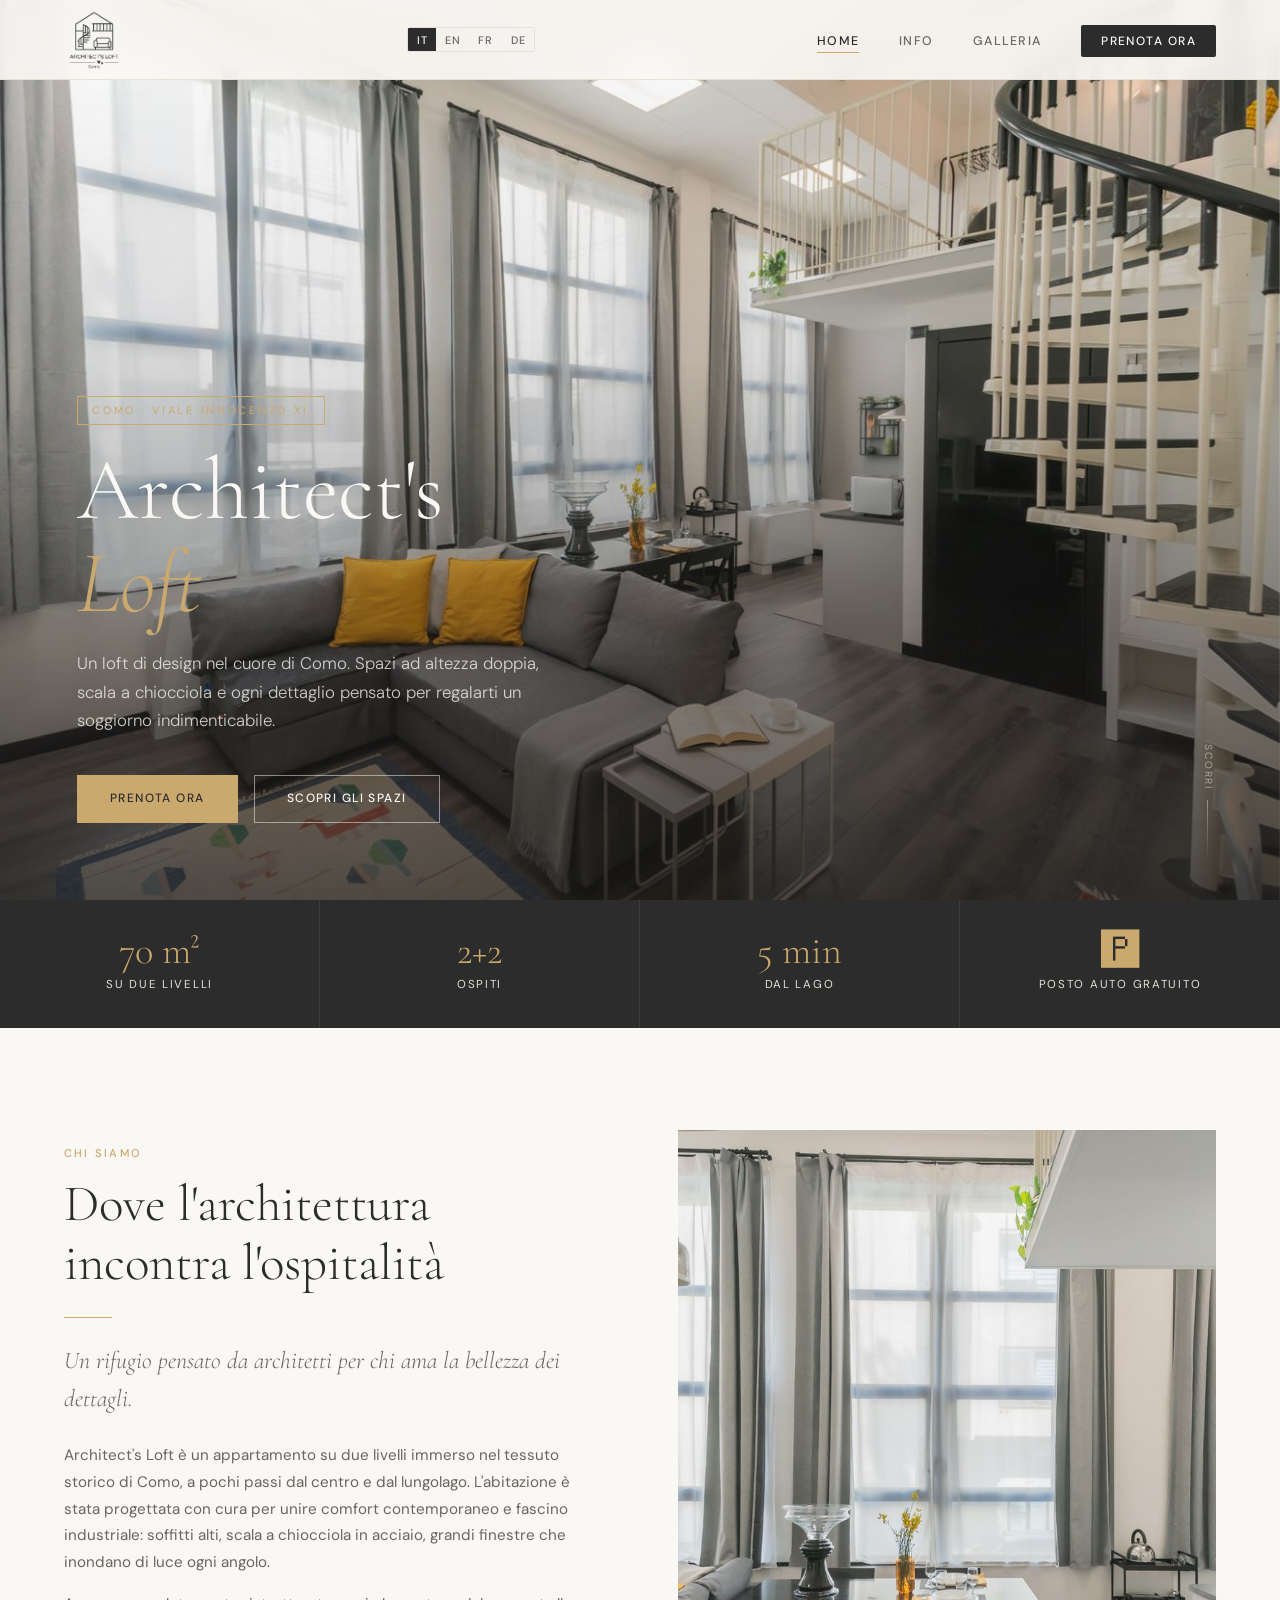
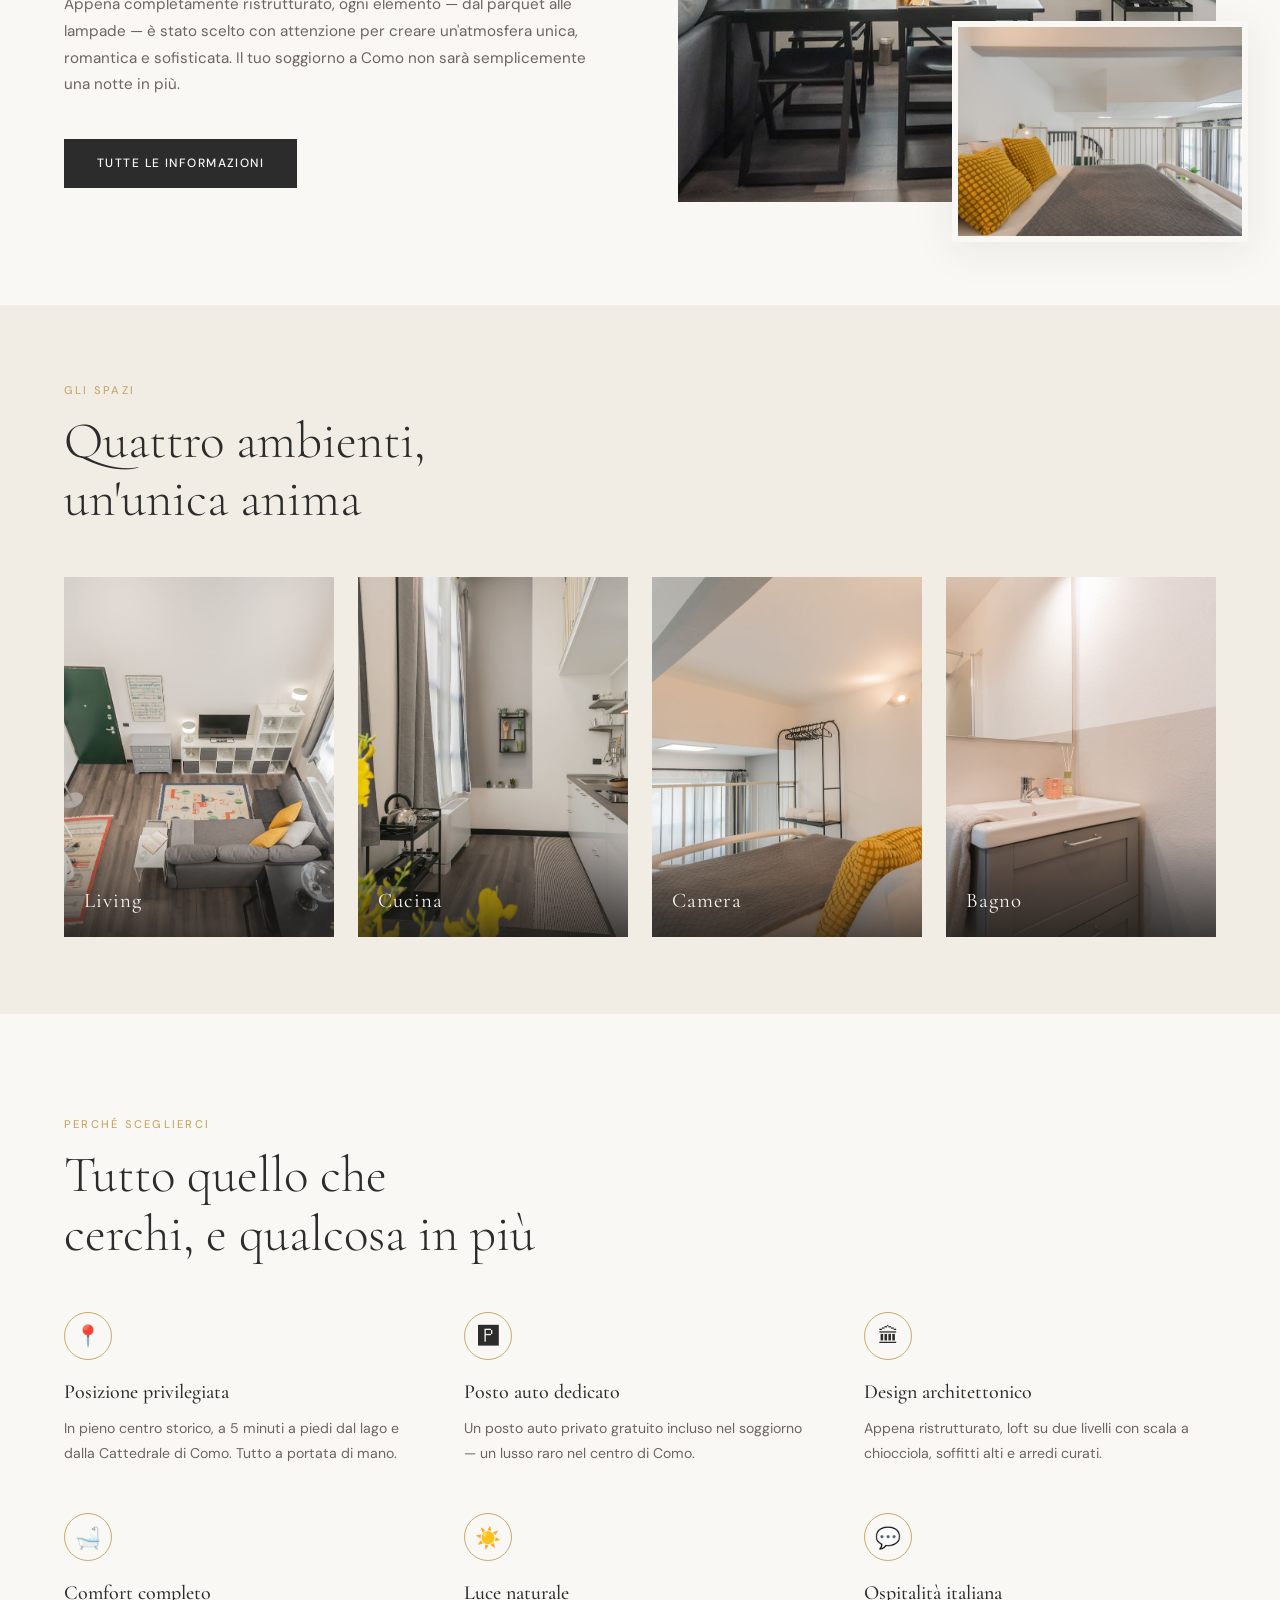
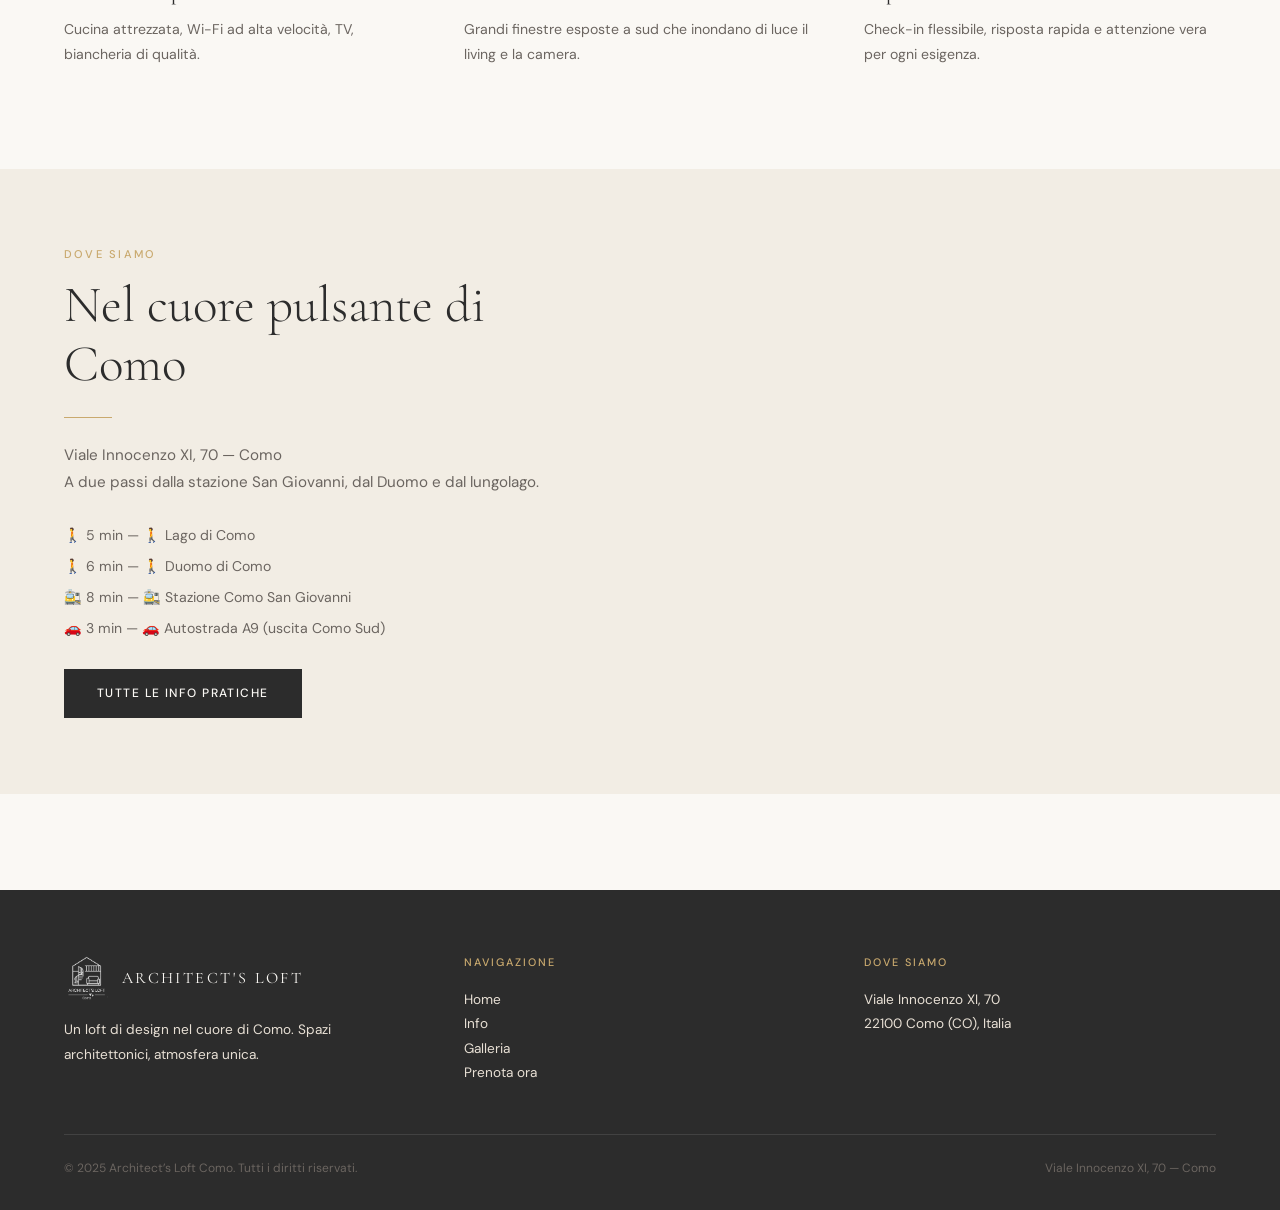
==== index.html @ b4408286 "Add files via upload" ====
<!DOCTYPE html>
<html lang="it">
<head>
  <meta charset="UTF-8">
  <meta name="viewport" content="width=device-width, initial-scale=1.0">
  <!-- Favicon -->
  <link rel="icon" href="data:image/svg+xml,<svg xmlns='http://www.w3.org/2000/svg' viewBox='0 0 100 100'><text y='.9em' font-size='90'>🏠</text></svg>">
  <!-- Social / OG -->
  <!-- NOTE: replace YOUR_DOMAIN with your actual domain, e.g. https://architectsloftcomo.com -->
  <meta property="og:type" content="website">
  <meta property="og:site_name" content="Architect's Loft Como">
  <meta property="og:title" content="Architect's Loft Como">
  <meta property="og:description" content="Un loft di design nel cuore di Como. Spazi ad altezza doppia, scala a chiocciola e ogni dettaglio pensato per regalarti un soggiorno indimenticabile.">
  <meta property="og:image" content="YOUR_DOMAIN/images/living/living_1.jpg">
  <meta property="og:image:width" content="1400">
  <meta property="og:image:height" content="1050">
  <meta property="og:url" content="YOUR_DOMAIN/index.html">
  <!-- Twitter Card -->
  <meta name="twitter:card" content="summary_large_image">
  <meta name="twitter:title" content="Architect's Loft Como">
  <meta name="twitter:description" content="Un loft di design nel cuore di Como. Spazi ad altezza doppia, scala a chiocciola e ogni dettaglio pensato per regalarti un soggiorno indimenticabile.">
  <meta name="twitter:image" content="YOUR_DOMAIN/images/living/living_1.jpg">
  <title>Architect's Loft Como — Design B&B nel cuore di Como</title>
  <meta name="description" content="Un loft di design nel cuore di Como. Spazi ad altezza doppia, scala a chiocciola e ogni dettaglio pensato per regalarti un soggiorno indimenticabile.">  <link rel="stylesheet" href="style.css">
  <style>
    .hero { position:relative;min-height:100svh;display:flex;align-items:flex-end;overflow:hidden; }
    .hero-bg { position:absolute;inset:0;background-image:url('images/living/living_4.jpg');background-size:cover;background-position:center 30%;transform:scale(1.06);animation:heroZoom 14s ease-out forwards; }
    @keyframes heroZoom { to { transform:scale(1); } }
    .hero-overlay { position:absolute;inset:0;background:linear-gradient(to top,rgba(28,26,24,.72) 0%,rgba(28,26,24,.1) 60%,transparent 100%); }
    .hero-content { position:relative;z-index:2;padding:clamp(2rem,6vw,5rem) clamp(1.5rem,6vw,5rem);max-width:700px;animation:heroFade 1.4s ease both; }
    @keyframes heroFade { from{opacity:0;transform:translateY(30px)} to{opacity:1;transform:translateY(0)} }
    .hero-tag { display:inline-block;font-size:.68rem;letter-spacing:.25em;text-transform:uppercase;color:var(--gold);margin-bottom:1.2rem;border:1px solid var(--gold);padding:.3rem .9rem; }
    .hero-title { font-family:'Cormorant Garamond',serif;font-size:clamp(3rem,7vw,5.5rem);font-weight:300;line-height:1.05;color:var(--cream);margin-bottom:1.25rem; }
    .hero-title em { font-style:italic;color:var(--gold); }
    .hero-sub { font-size:clamp(.9rem,1.5vw,1.05rem);font-weight:300;color:rgba(250,248,244,.78);margin-bottom:2.5rem;max-width:480px;line-height:1.7; }
    .hero-ctas { display:flex;gap:1rem;flex-wrap:wrap; }
    .hero-scroll { position:absolute;bottom:2.5rem;right:clamp(1.5rem,5vw,4rem);z-index:2;display:flex;align-items:center;gap:.6rem;font-size:.65rem;letter-spacing:.18em;text-transform:uppercase;color:rgba(250,248,244,.5);writing-mode:vertical-rl;animation:fadeDelay 2s ease both; }
    @keyframes fadeDelay { 0%,60%{opacity:0}100%{opacity:1} }
    .hero-scroll::after { content:'';display:block;width:1px;height:60px;background:linear-gradient(to bottom,rgba(250,248,244,.4),transparent);animation:scrollLine 2.5s ease-in-out infinite; }
    @keyframes scrollLine { 0%,100%{transform:scaleY(1);opacity:.5}50%{transform:scaleY(.5);opacity:.2} }
    .strip { background:var(--charcoal);color:var(--cream);display:flex;justify-content:center;flex-wrap:wrap;gap:0;overflow:hidden; }
    .strip-item { flex:1 1 200px;text-align:center;padding:2rem 1.5rem;border-right:1px solid rgba(255,255,255,.08);transition:background .3s; }
    .strip-item:last-child { border-right:none; }
    .strip-item:hover { background:rgba(201,169,110,.12); }
    .strip-num { font-family:'Cormorant Garamond',serif;font-size:2.4rem;font-weight:300;color:var(--gold);display:block;line-height:1; }
    .strip-label { font-size:.72rem;letter-spacing:.15em;text-transform:uppercase;color:var(--stone);margin-top:.4rem; }
    .intro { padding:clamp(4rem,8vw,7rem) clamp(1.5rem,5vw,4rem); }
    .intro-inner { max-width:1200px;margin:auto;display:grid;grid-template-columns:1fr 1fr;gap:clamp(3rem,6vw,6rem);align-items:center; }
    .intro-text .lead { font-family:'Cormorant Garamond',serif;font-style:italic;font-size:clamp(1.2rem,2vw,1.5rem);font-weight:300;color:var(--mid);margin-bottom:1.5rem;line-height:1.6; }
    .intro-text p { font-size:.95rem;color:var(--mid);margin-bottom:1rem;line-height:1.75; }
    .intro-img-wrap { position:relative; }
    .intro-img-main { width:100%;aspect-ratio:4/5;object-fit:cover; }
    .intro-img-float { position:absolute;bottom:-2.5rem;right:-2rem;width:55%;aspect-ratio:4/3;object-fit:cover;border:6px solid var(--cream);box-shadow:0 8px 40px var(--shadow); }
    .spaces { padding:clamp(3rem,6vw,6rem) clamp(1.5rem,5vw,4rem);background:var(--warm); }
    .spaces-header { max-width:1200px;margin:0 auto 3rem; }
    .spaces-grid { max-width:1200px;margin:auto;display:grid;grid-template-columns:repeat(4,1fr);gap:1.5rem; }
    .space-card { position:relative;overflow:hidden;cursor:pointer; }
    .space-card img { width:100%;aspect-ratio:3/4;object-fit:cover;transition:transform .8s ease; }
    .space-card:hover img { transform:scale(1.06); }
    .space-card-label { position:absolute;bottom:0;left:0;right:0;background:linear-gradient(to top,rgba(28,26,24,.75),transparent);padding:3rem 1.25rem 1.25rem;font-family:'Cormorant Garamond',serif;font-size:1.3rem;font-weight:400;color:var(--cream);letter-spacing:.05em; }
    .why { padding:clamp(4rem,8vw,7rem) clamp(1.5rem,5vw,4rem); }
    .why-inner { max-width:1200px;margin:auto; }
    .why-grid { display:grid;grid-template-columns:repeat(3,1fr);gap:3rem;margin-top:3rem; }
    .why-icon { width:48px;height:48px;margin-bottom:1rem;border:1px solid var(--gold);border-radius:50%;display:flex;align-items:center;justify-content:center;font-size:1.3rem; }
    .why-item h3 { font-family:'Cormorant Garamond',serif;font-size:1.25rem;font-weight:500;margin-bottom:.5rem; }
    .why-item p { font-size:.88rem;color:var(--mid);line-height:1.75; }
    .location { padding:clamp(3rem,6vw,6rem) clamp(1.5rem,5vw,4rem);background:var(--warm); }
    .location-inner { max-width:1200px;margin:auto;display:grid;grid-template-columns:1fr 1fr;gap:4rem;align-items:center; }
    .location-map { width:100%;aspect-ratio:4/3;border:0;filter:grayscale(.3) contrast(1.05); }
    @media (max-width:900px) { .intro-inner{grid-template-columns:1fr} .intro-img-float{display:none} .spaces-grid{grid-template-columns:repeat(2,1fr)} .why-grid{grid-template-columns:1fr 1fr} .location-inner{grid-template-columns:1fr} }
    @media (max-width:540px) { .spaces-grid{grid-template-columns:1fr 1fr;gap:.75rem} .why-grid{grid-template-columns:1fr} }
  </style>
</head>
<body data-title-it="Architect's Loft Como — Design B&B nel cuore di Como" data-title-en="Architect's Loft Como — Design B&B in the heart of Como">

<nav class="nav" id="nav">
  <div class="nav-logo"><img src="images/logo.png" alt="Architect's Loft Como"></div>
  <div style="display:flex;align-items:center;gap:1.5rem;">
    <div class="lang-switcher">
      <button class="lang-btn" data-lang="it">IT</button>
      <button class="lang-btn" data-lang="en">EN</button>
      <button class="lang-btn" data-lang="fr">FR</button>
      <button class="lang-btn" data-lang="de">DE</button>
    </div>
    <button class="nav-toggle" id="navToggle" aria-label="Menu"><span></span><span></span><span></span></button>
  </div>
  <ul class="nav-links" id="navLinks">
    <li><a href="index.html" class="active" data-i18n="nav.home">Home</a></li>
    <li><a href="info.html" data-i18n="nav.info">Info</a></li>
    <li><a href="galleria.html" data-i18n="nav.gallery">Galleria</a></li>
    <li><a href="prenota.html" class="nav-cta" data-i18n="nav.book">Prenota ora</a></li>
  </ul>
</nav>

<section class="hero">
  <div class="hero-bg"></div>
  <div class="hero-overlay"></div>
  <div class="hero-content">
    <span class="hero-tag" data-i18n="home.hero.tag">Como · Viale Innocenzo XI</span>
    <h1 class="hero-title">Architect's<br><em>Loft</em></h1>
    <p class="hero-sub" data-i18n="home.hero.sub">Un loft di design nel cuore di Como. Spazi ad altezza doppia, scala a chiocciola e ogni dettaglio pensato per regalarti un soggiorno indimenticabile.</p>
    <div class="hero-ctas">
      <a href="prenota.html" class="btn btn-gold" data-i18n="home.hero.cta1">Prenota ora</a>
      <a href="galleria.html" class="btn" style="color:var(--cream);border-color:rgba(250,248,244,.5);" data-i18n="home.hero.cta2">Scopri gli spazi</a>
    </div>
  </div>
  <div class="hero-scroll">Scorri</div>
</section>

<div class="strip">
  <div class="strip-item fade-in"><span class="strip-num">70 m²</span><span class="strip-label" data-i18n="home.strip.1l">Su due livelli</span></div>
  <div class="strip-item fade-in"><span class="strip-num">2+2</span><span class="strip-label" data-i18n="home.strip.2l">Ospiti</span></div>
  <div class="strip-item fade-in"><span class="strip-num">5 min</span><span class="strip-label" data-i18n="home.strip.3l">Dal lago</span></div>
  <div class="strip-item fade-in"><span class="strip-num">🅿</span><span class="strip-label" data-i18n="home.strip.4l">Posto auto gratuito</span></div>
</div>

<section class="intro">
  <div class="intro-inner">
    <div class="intro-text fade-in">
      <span class="section-label" data-i18n="home.intro.label">Chi siamo</span>
      <h2 class="section-title" data-i18n="home.intro.title" data-i18n-html>Dove l'architettura<br>incontra l'ospitalità</h2>
      <div class="section-divider"></div>
      <p class="lead" data-i18n="home.intro.quote">"Un rifugio pensato da architetti per chi ama la bellezza dei dettagli."</p>
      <p data-i18n="home.intro.p1">Architect's Loft è un appartamento su due livelli immerso nel tessuto storico di Como, a pochi passi dal centro e dal lungolago.</p>
      <p data-i18n="home.intro.p2">Appena completamente ristrutturato, ogni elemento è stato scelto con attenzione per creare un'atmosfera unica, romantica e sofisticata.</p>
      <br>
      <a href="info.html" class="btn btn-dark" data-i18n="home.intro.btn">Tutte le informazioni</a>
    </div>
    <div class="intro-img-wrap fade-in">
      <img src="images/living/living_2.jpg" alt="Living" class="intro-img-main">
      <img src="images/camera/camera_1.jpg" alt="Camera" class="intro-img-float">
    </div>
  </div>
</section>

<section class="spaces">
  <div class="spaces-header fade-in">
    <span class="section-label" data-i18n="home.spaces.label">Gli spazi</span>
    <h2 class="section-title" data-i18n="home.spaces.title" data-i18n-html>Quattro ambienti,<br>un'unica anima</h2>
  </div>
  <div class="spaces-grid">
    <a href="galleria.html#living" class="space-card fade-in"><img src="images/living/living_7.jpg" alt="Living" loading="lazy"><span class="space-card-label" data-i18n="home.spaces.living">Living</span></a>
    <a href="galleria.html#cucina" class="space-card fade-in"><img src="images/cucina/cucina_1.jpg" alt="Cucina" loading="lazy"><span class="space-card-label" data-i18n="home.spaces.cucina">Cucina</span></a>
    <a href="galleria.html#camera" class="space-card fade-in"><img src="images/camera/camera_3.jpg" alt="Camera" loading="lazy"><span class="space-card-label" data-i18n="home.spaces.camera">Camera</span></a>
    <a href="galleria.html#bagno" class="space-card fade-in"><img src="images/bagno/bagno_3.jpg" alt="Bagno" loading="lazy"><span class="space-card-label" data-i18n="home.spaces.bagno">Bagno</span></a>
  </div>
</section>

<section class="why">
  <div class="why-inner">
    <div class="fade-in">
      <span class="section-label" data-i18n="home.why.label">Perché sceglierci</span>
      <h2 class="section-title" data-i18n="home.why.title" data-i18n-html>Tutto quello che<br>cerchi, e qualcosa in più</h2>
    </div>
    <div class="why-grid">
      <div class="why-item fade-in"><div class="why-icon">📍</div><h3 data-i18n="home.why.1t">Posizione privilegiata</h3><p data-i18n="home.why.1p">In pieno centro storico, a 5 minuti a piedi dal lago.</p></div>
      <div class="why-item fade-in"><div class="why-icon">🅿</div><h3 data-i18n="home.why.2t">Posto auto dedicato</h3><p data-i18n="home.why.2p">Un posto auto privato gratuito — un lusso raro nel centro di Como.</p></div>
      <div class="why-item fade-in"><div class="why-icon">🏛</div><h3 data-i18n="home.why.3t">Design architettonico</h3><p data-i18n="home.why.3p">Appena ristrutturato, loft su due livelli con scala a chiocciola e soffitti alti.</p></div>
      <div class="why-item fade-in"><div class="why-icon">🛁</div><h3 data-i18n="home.why.4t">Comfort completo</h3><p data-i18n="home.why.4p">Cucina attrezzata, Wi-Fi ad alta velocità, TV, biancheria di qualità.</p></div>
      <div class="why-item fade-in"><div class="why-icon">☀️</div><h3 data-i18n="home.why.5t">Luce naturale</h3><p data-i18n="home.why.5p">Grandi finestre esposte a sud che inondano di luce il living e la camera.</p></div>
      <div class="why-item fade-in"><div class="why-icon">💬</div><h3 data-i18n="home.why.6t">Ospitalità italiana</h3><p data-i18n="home.why.6p">Check-in flessibile, risposta rapida e attenzione vera per ogni esigenza.</p></div>
    </div>
  </div>
</section>

<section class="location">
  <div class="location-inner">
    <div class="fade-in">
      <span class="section-label" data-i18n="home.loc.label">Dove siamo</span>
      <h2 class="section-title" data-i18n="home.loc.title">Nel cuore pulsante di Como</h2>
      <div class="section-divider"></div>
      <p style="color:var(--mid);font-size:.95rem;line-height:1.75;margin-bottom:1.5rem;" data-i18n="home.loc.text" data-i18n-html>Viale Innocenzo XI, 70 — Como<br>A due passi dalla stazione.</p>
      <ul style="list-style:none;font-size:.88rem;color:var(--mid);line-height:2.2;">
        <li>🚶 5 min — <span data-i18n="info.d1" style="display:inline">Lago di Como</span></li>
        <li>🚶 6 min — <span data-i18n="info.d2" style="display:inline">Duomo di Como</span></li>
        <li>🚉 8 min — <span data-i18n="info.d3" style="display:inline">Stazione Como San Giovanni</span></li>
        <li>🚗 3 min — <span data-i18n="info.d5" style="display:inline">Autostrada A9</span></li>
      </ul>
      <br>
      <a href="info.html" class="btn btn-dark" data-i18n="home.loc.btn">Tutte le info pratiche</a>
    </div>
    <div class="fade-in">
      <iframe class="location-map" src="https://www.google.com/maps/embed?pb=!1m18!1m12!1m3!1d2778.5!2d9.08!3d45.81!2m3!1f0!2f0!3f0!3m2!1i1024!2i768!4f13.1!3m3!1m2!1s0x47869f3ae6e591c1%3A0x0!2sViale+Innocenzo+XI%2C+70%2C+22100+Como+CO!5e0!3m2!1sit!2sit!4v1" loading="lazy" allowfullscreen title="Mappa"></iframe>
    </div>
  </div>
</section>

<footer>
  <div class="footer-grid">
    <div class="footer-col">
      <div class="footer-logo"><img src="images/logo.png" alt="Logo"><span>Architect's Loft</span></div>
      <p data-i18n="footer.tagline">Un loft di design nel cuore di Como.</p>
    </div>
    <div class="footer-col">
      <h4 data-i18n="footer.nav">Navigazione</h4>
      <a href="index.html" data-i18n="nav.home">Home</a>
      <a href="info.html" data-i18n="nav.info">Info</a>
      <a href="galleria.html" data-i18n="nav.gallery">Galleria</a>
      <a href="prenota.html" data-i18n="nav.book">Prenota ora</a>
    </div>
    <div class="footer-col">
      <h4 data-i18n="footer.where">Dove siamo</h4>
      <p>Viale Innocenzo XI, 70<br>22100 Como (CO), Italia</p>
    </div>
  </div>
  <div class="footer-bottom">
    <span data-i18n="footer.rights">© 2025 Architect's Loft Como. Tutti i diritti riservati.</span>
    <span>Viale Innocenzo XI, 70 — Como</span>
  </div>
</footer>

<script src="lang.js"></script>
<script>
  const nav=document.getElementById('nav');
  window.addEventListener('scroll',()=>nav.classList.toggle('scrolled',window.scrollY>40));
  document.getElementById('navToggle').addEventListener('click',()=>document.getElementById('navLinks').classList.toggle('open'));
  const obs=new IntersectionObserver(e=>e.forEach(x=>x.isIntersecting&&x.target.classList.add('visible')),{threshold:.12});
  document.querySelectorAll('.fade-in').forEach(el=>obs.observe(el));
</script>
</body>
</html>
---- style.css ----
/* ─── GOOGLE FONTS ──────────────────────────── */
@import url('https://fonts.googleapis.com/css2?family=Cormorant+Garamond:ital,wght@0,300;0,400;0,500;0,600;1,300;1,400&family=DM+Sans:wght@300;400;500&display=swap');

/* ─── VARIABLES ─────────────────────────────── */
:root {
  --cream:    #faf8f4;
  --warm:     #f2ede4;
  --stone:    #e8e0d5;
  --charcoal: #2c2c2c;
  --mid:      #6b6560;
  --gold:     #c9a96e;
  --mustard:  #d4a017;
  --white:    #ffffff;
  --shadow:   rgba(44,44,44,0.08);
  --nav-h:    80px;
}

/* ─── RESET ─────────────────────────────────── */
*, *::before, *::after { box-sizing: border-box; margin: 0; padding: 0; }
html { scroll-behavior: smooth; font-size: 16px; }
body {
  font-family: 'DM Sans', sans-serif;
  background: var(--cream);
  color: var(--charcoal);
  line-height: 1.6;
  overflow-x: hidden;
}
img { display: block; max-width: 100%; }
a { text-decoration: none; color: inherit; }

/* ─── NAVIGATION ─────────────────────────────── */
.nav {
  position: fixed; top: 0; left: 0; right: 0; z-index: 100;
  height: var(--nav-h);
  background: rgba(250,248,244,0.92);
  backdrop-filter: blur(12px);
  -webkit-backdrop-filter: blur(12px);
  border-bottom: 1px solid var(--stone);
  display: flex; align-items: center; justify-content: space-between;
  padding: 0 clamp(1.5rem, 5vw, 4rem);
  transition: box-shadow .3s;
}
.nav.scrolled { box-shadow: 0 2px 24px var(--shadow); }
.nav-logo { display: flex; align-items: center; gap: .75rem; }
.nav-logo img { height: 64px; width: auto; }
.nav-logo span {
  font-family: 'Cormorant Garamond', serif;
  font-size: 1.1rem; font-weight: 500;
  letter-spacing: .12em; text-transform: uppercase;
  color: var(--charcoal);
}
.nav-links { display: flex; gap: 2.5rem; list-style: none; }
.nav-links a {
  font-size: .78rem; font-weight: 500; letter-spacing: .1em;
  text-transform: uppercase; color: var(--mid);
  position: relative; padding-bottom: 4px;
  transition: color .2s;
}
.nav-links a::after {
  content: ''; position: absolute; bottom: 0; left: 0;
  width: 0; height: 1px; background: var(--gold);
  transition: width .3s;
}
.nav-links a:hover, .nav-links a.active { color: var(--charcoal); }
.nav-links a:hover::after, .nav-links a.active::after { width: 100%; }
.nav-cta {
  background: var(--charcoal); color: var(--cream) !important;
  padding: .5rem 1.25rem !important; border-radius: 2px;
  font-size: .75rem !important; letter-spacing: .12em !important;
  transition: background .2s !important;
}
.nav-cta:hover { background: var(--gold) !important; color: var(--charcoal) !important; }
.nav-cta::after { display: none !important; }

/* language switcher */
.lang-switcher {
  display: flex; align-items: center; gap: 0;
  border: 1px solid var(--stone); border-radius: 2px; overflow: hidden;
}
.lang-btn {
  background: none; border: none; cursor: pointer;
  padding: .3rem .55rem; font-size: .68rem; font-weight: 500;
  letter-spacing: .08em; text-transform: uppercase; color: var(--mid);
  font-family: 'DM Sans', sans-serif; transition: background .2s, color .2s;
}
.lang-btn.active { background: var(--charcoal); color: var(--cream); }
.lang-btn:not(.active):hover { background: var(--stone); }

/* hamburger */
.nav-toggle { display: none; flex-direction: column; gap: 5px; cursor: pointer; padding: 4px; }
.nav-toggle span { display: block; width: 24px; height: 1.5px; background: var(--charcoal); transition: .3s; }

/* ─── PAGE WRAPPER ─────────────────────────── */
.page { padding-top: var(--nav-h); }

/* ─── FADE-IN ANIMATION ─────────────────────── */
.fade-in { opacity: 0; transform: translateY(28px); transition: opacity .8s ease, transform .8s ease; }
.fade-in.visible { opacity: 1; transform: translateY(0); }

/* ─── SECTION TITLE ─────────────────────────── */
.section-label {
  font-size: .7rem; font-weight: 500; letter-spacing: .2em;
  text-transform: uppercase; color: var(--gold);
  display: block; margin-bottom: .75rem;
}
.section-title {
  font-family: 'Cormorant Garamond', serif;
  font-size: clamp(2rem, 4vw, 3.2rem);
  font-weight: 300; line-height: 1.15;
  color: var(--charcoal);
}
.section-divider {
  width: 48px; height: 1px; background: var(--gold);
  margin: 1.5rem 0;
}

/* ─── BUTTON ─────────────────────────────────── */
.btn {
  display: inline-flex; align-items: center; gap: .5rem;
  padding: .85rem 2rem; border: 1px solid var(--charcoal);
  font-family: 'DM Sans', sans-serif;
  font-size: .75rem; font-weight: 500; letter-spacing: .12em;
  text-transform: uppercase; cursor: pointer;
  transition: background .25s, color .25s;
  background: transparent;
}
.btn-dark { background: var(--charcoal); color: var(--cream); border-color: var(--charcoal); }
.btn-dark:hover { background: var(--gold); border-color: var(--gold); color: var(--charcoal); }
.btn-light:hover { background: var(--charcoal); color: var(--cream); }
.btn-gold { background: var(--gold); color: var(--charcoal); border-color: var(--gold); }
.btn-gold:hover { background: var(--charcoal); color: var(--cream); border-color: var(--charcoal); }

/* ─── FOOTER ─────────────────────────────────── */
footer {
  background: var(--charcoal); color: var(--stone);
  padding: 4rem clamp(1.5rem, 5vw, 4rem) 2rem;
  margin-top: 6rem;
}
.footer-grid {
  display: grid; grid-template-columns: 1fr 1fr 1fr;
  gap: 3rem; margin-bottom: 3rem;
}
.footer-logo { display: flex; align-items: center; gap: .75rem; margin-bottom: 1rem; }
.footer-logo img { height: 48px; filter: brightness(0) invert(1); opacity: .85; }
.footer-logo span {
  font-family: 'Cormorant Garamond', serif;
  font-size: 1rem; letter-spacing: .15em; text-transform: uppercase; color: var(--cream);
}
.footer-col h4 {
  font-size: .68rem; letter-spacing: .18em; text-transform: uppercase;
  color: var(--gold); margin-bottom: 1rem; font-weight: 500;
}
.footer-col p, .footer-col a { font-size: .85rem; color: var(--stone); line-height: 1.8; display: block; }
.footer-col a:hover { color: var(--cream); }
.footer-bottom {
  border-top: 1px solid rgba(255,255,255,.1);
  padding-top: 1.5rem;
  display: flex; justify-content: space-between; align-items: center;
  font-size: .75rem; color: var(--mid);
}

/* ─── RESPONSIVE ─────────────────────────────── */
@media (max-width: 768px) {
  .nav-links { display: none; position: absolute; top: var(--nav-h); left: 0; right: 0;
    flex-direction: column; background: var(--cream); border-bottom: 1px solid var(--stone);
    padding: 1.5rem 2rem; gap: 1.25rem; }
  .nav-links.open { display: flex; }
  .nav-toggle { display: flex; }
  .footer-grid { grid-template-columns: 1fr; gap: 2rem; }
}
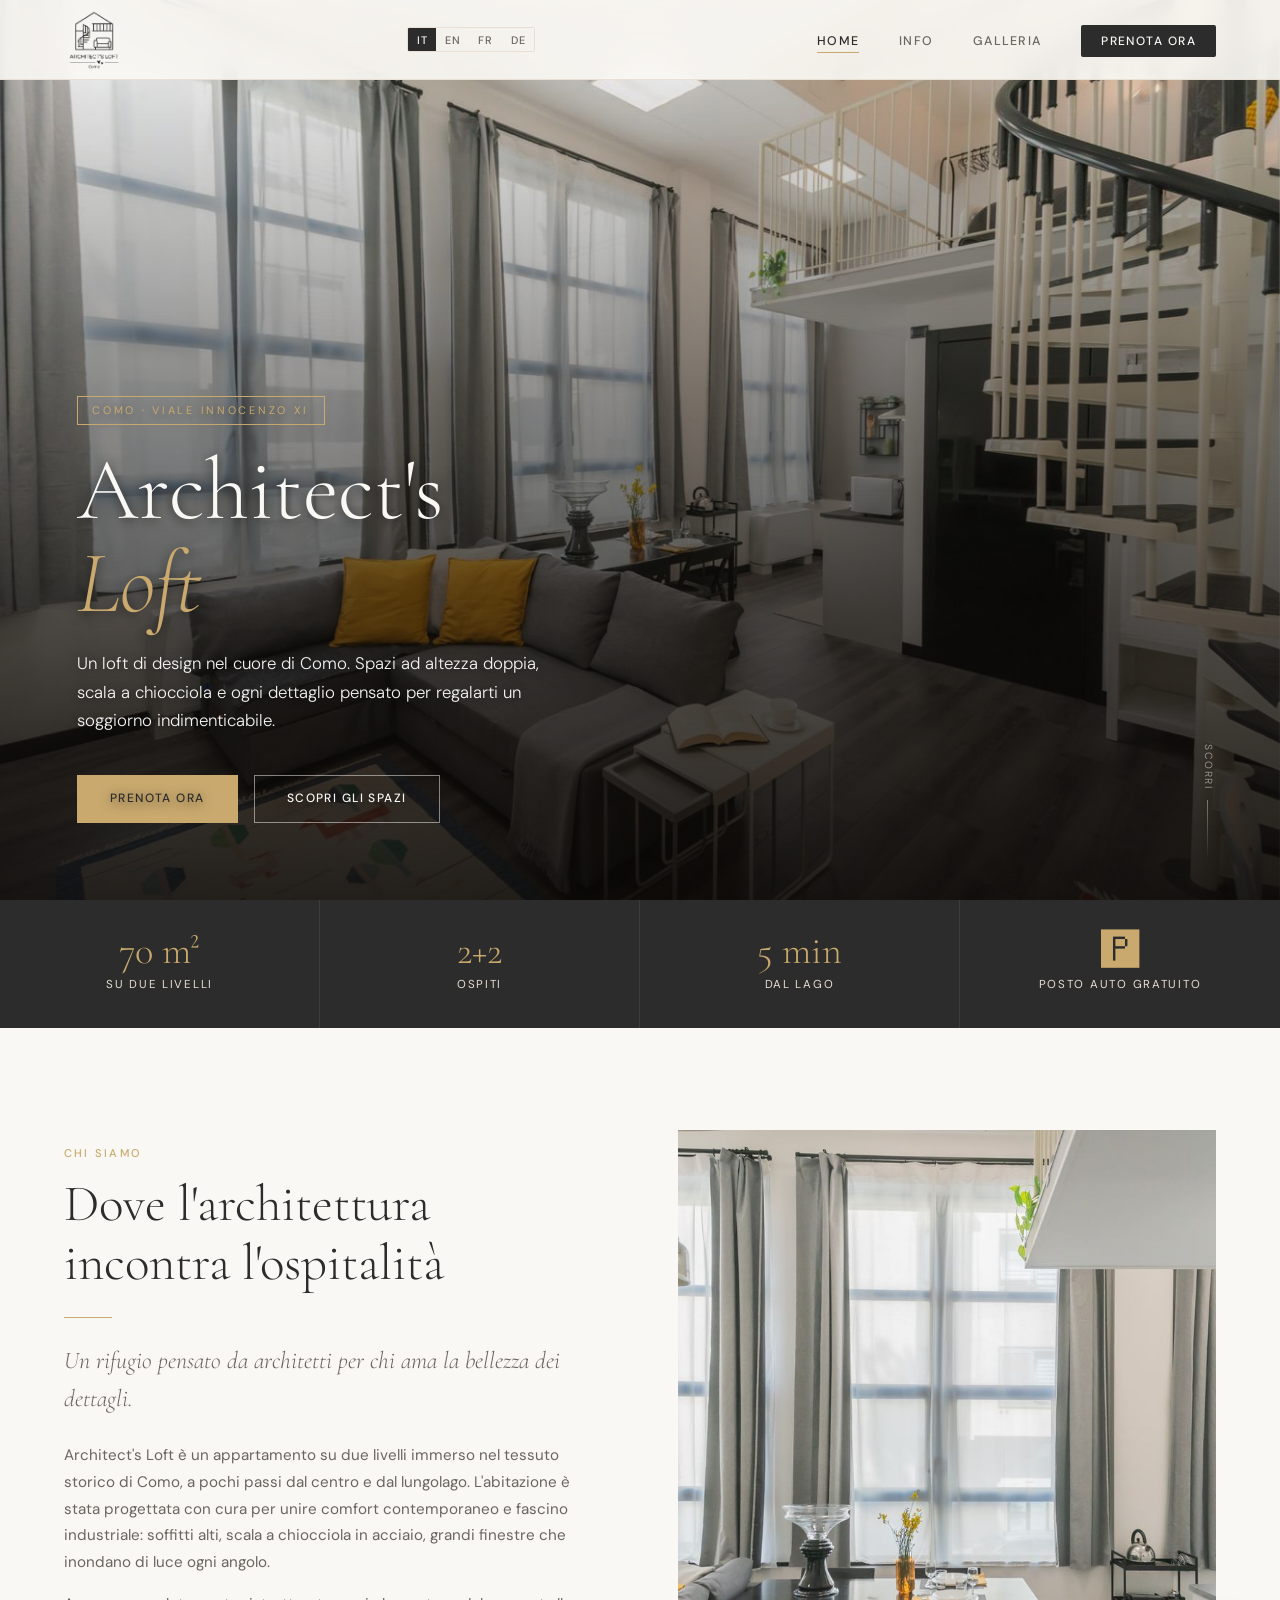
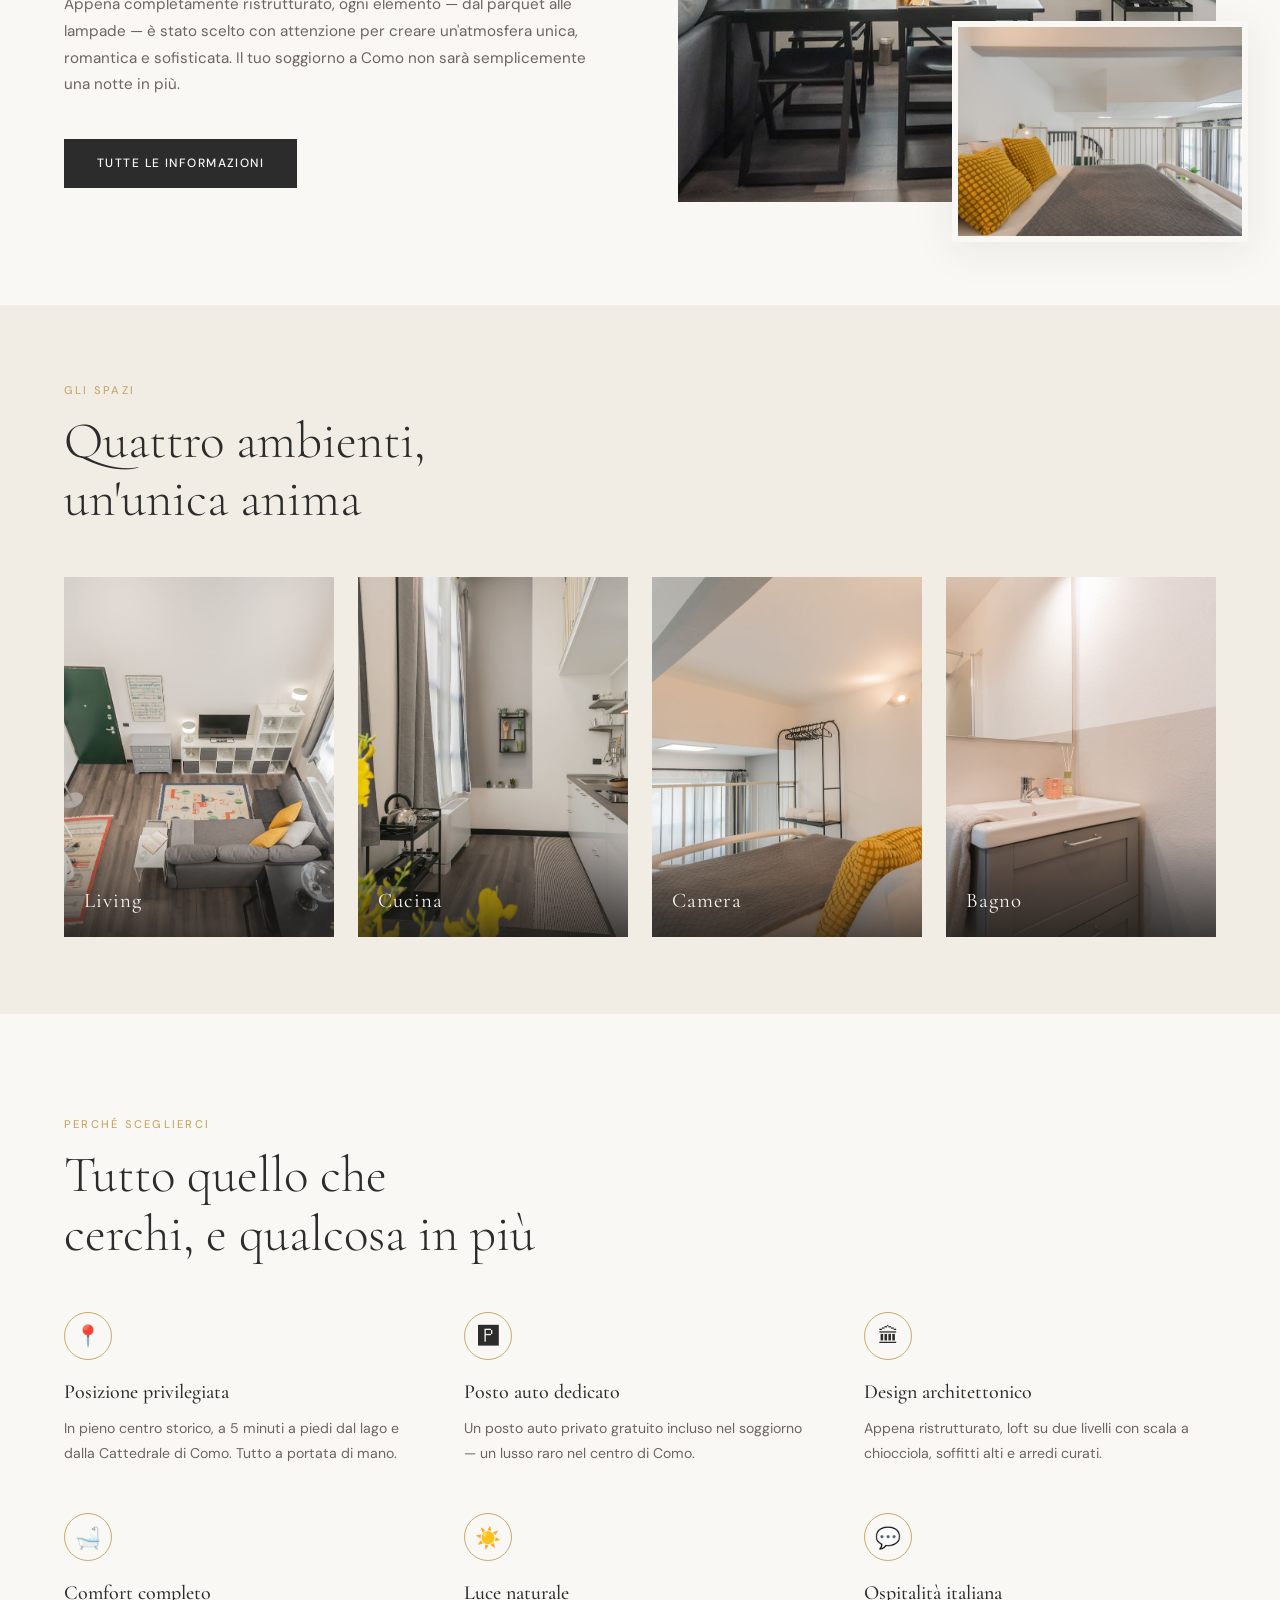
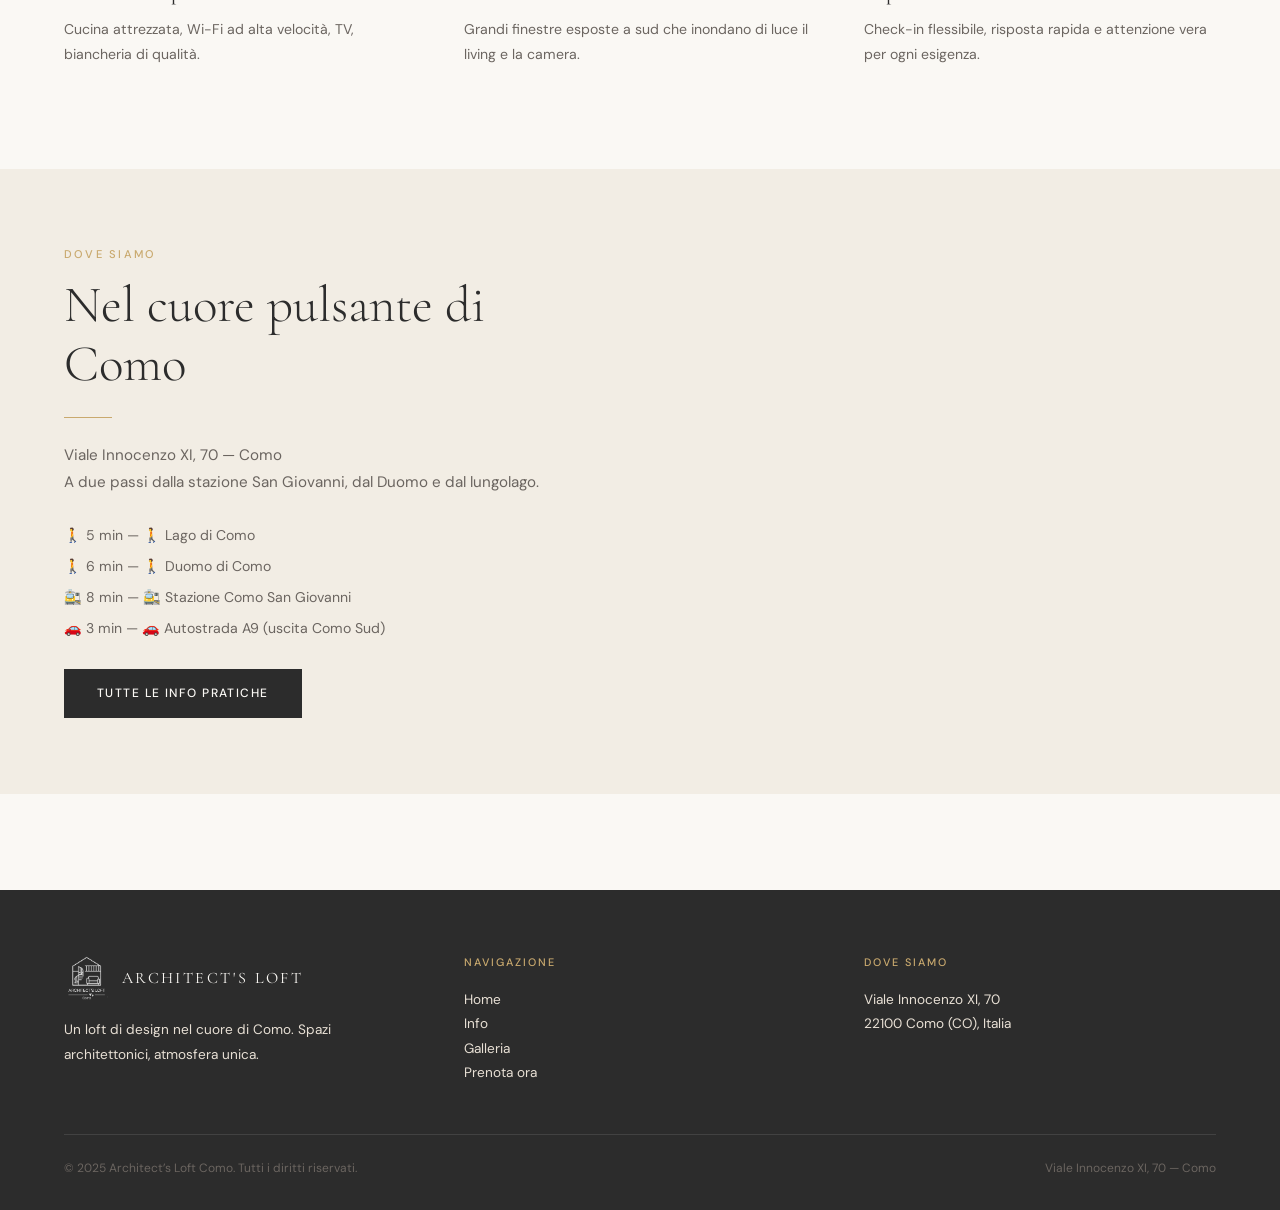
==== commit 751ad60f: "Add files via upload" ====
--- a/index.html
+++ b/index.html
@@ -26,13 +26,13 @@
     .hero { position:relative;min-height:100svh;display:flex;align-items:flex-end;overflow:hidden; }
     .hero-bg { position:absolute;inset:0;background-image:url('images/living/living_4.jpg');background-size:cover;background-position:center 30%;transform:scale(1.06);animation:heroZoom 14s ease-out forwards; }
     @keyframes heroZoom { to { transform:scale(1); } }
-    .hero-overlay { position:absolute;inset:0;background:linear-gradient(to top,rgba(28,26,24,.72) 0%,rgba(28,26,24,.1) 60%,transparent 100%); }
-    .hero-content { position:relative;z-index:2;padding:clamp(2rem,6vw,5rem) clamp(1.5rem,6vw,5rem);max-width:700px;animation:heroFade 1.4s ease both; }
+    .hero-overlay { position:absolute;inset:0;background:linear-gradient(to top,rgba(10,8,6,.88) 0%,rgba(10,8,6,.45) 55%,transparent 100%); }
+    .hero-content { position:relative;z-index:2;padding:clamp(2rem,6vw,5rem) clamp(1.5rem,6vw,5rem);max-width:700px;animation:heroFade 1.4s ease both;text-shadow:0 2px 12px rgba(0,0,0,.6); }
     @keyframes heroFade { from{opacity:0;transform:translateY(30px)} to{opacity:1;transform:translateY(0)} }
     .hero-tag { display:inline-block;font-size:.68rem;letter-spacing:.25em;text-transform:uppercase;color:var(--gold);margin-bottom:1.2rem;border:1px solid var(--gold);padding:.3rem .9rem; }
     .hero-title { font-family:'Cormorant Garamond',serif;font-size:clamp(3rem,7vw,5.5rem);font-weight:300;line-height:1.05;color:var(--cream);margin-bottom:1.25rem; }
     .hero-title em { font-style:italic;color:var(--gold); }
-    .hero-sub { font-size:clamp(.9rem,1.5vw,1.05rem);font-weight:300;color:rgba(250,248,244,.78);margin-bottom:2.5rem;max-width:480px;line-height:1.7; }
+    .hero-sub { font-size:clamp(.9rem,1.5vw,1.05rem);font-weight:300;color:rgba(255,255,255,.95);margin-bottom:2.5rem;max-width:480px;line-height:1.7;text-shadow:0 1px 8px rgba(0,0,0,.5); }
     .hero-ctas { display:flex;gap:1rem;flex-wrap:wrap; }
     .hero-scroll { position:absolute;bottom:2.5rem;right:clamp(1.5rem,5vw,4rem);z-index:2;display:flex;align-items:center;gap:.6rem;font-size:.65rem;letter-spacing:.18em;text-transform:uppercase;color:rgba(250,248,244,.5);writing-mode:vertical-rl;animation:fadeDelay 2s ease both; }
     @keyframes fadeDelay { 0%,60%{opacity:0}100%{opacity:1} }
@@ -74,7 +74,7 @@
 <body data-title-it="Architect's Loft Como — Design B&B nel cuore di Como" data-title-en="Architect's Loft Como — Design B&B in the heart of Como">
 
 <nav class="nav" id="nav">
-  <div class="nav-logo"><img src="images/logo.png" alt="Architect's Loft Como"></div>
+  <div class="nav-logo"><a href="index.html" style="display:flex;align-items:center;"><img src="images/logo.png" alt="Architect's Loft Como"></a></div>
   <div style="display:flex;align-items:center;gap:1.5rem;">
     <div class="lang-switcher">
       <button class="lang-btn" data-lang="it">IT</button>
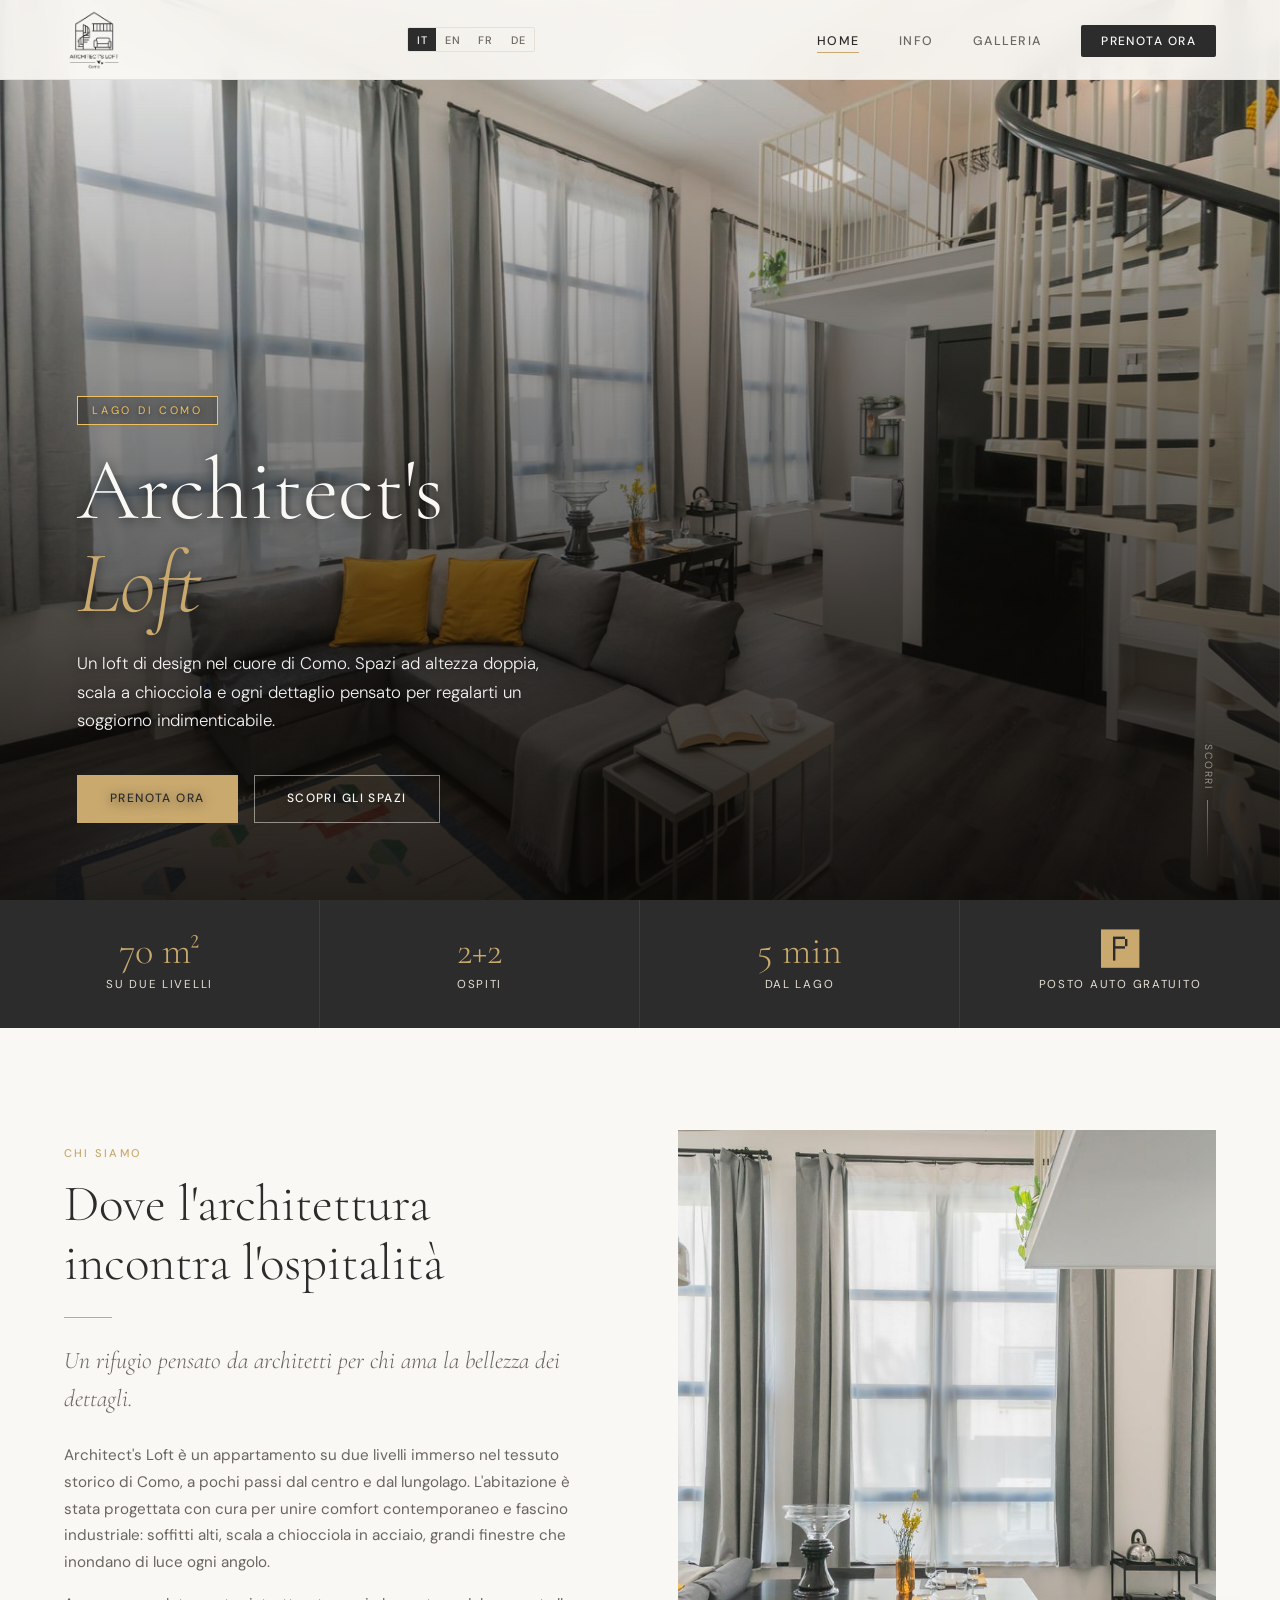
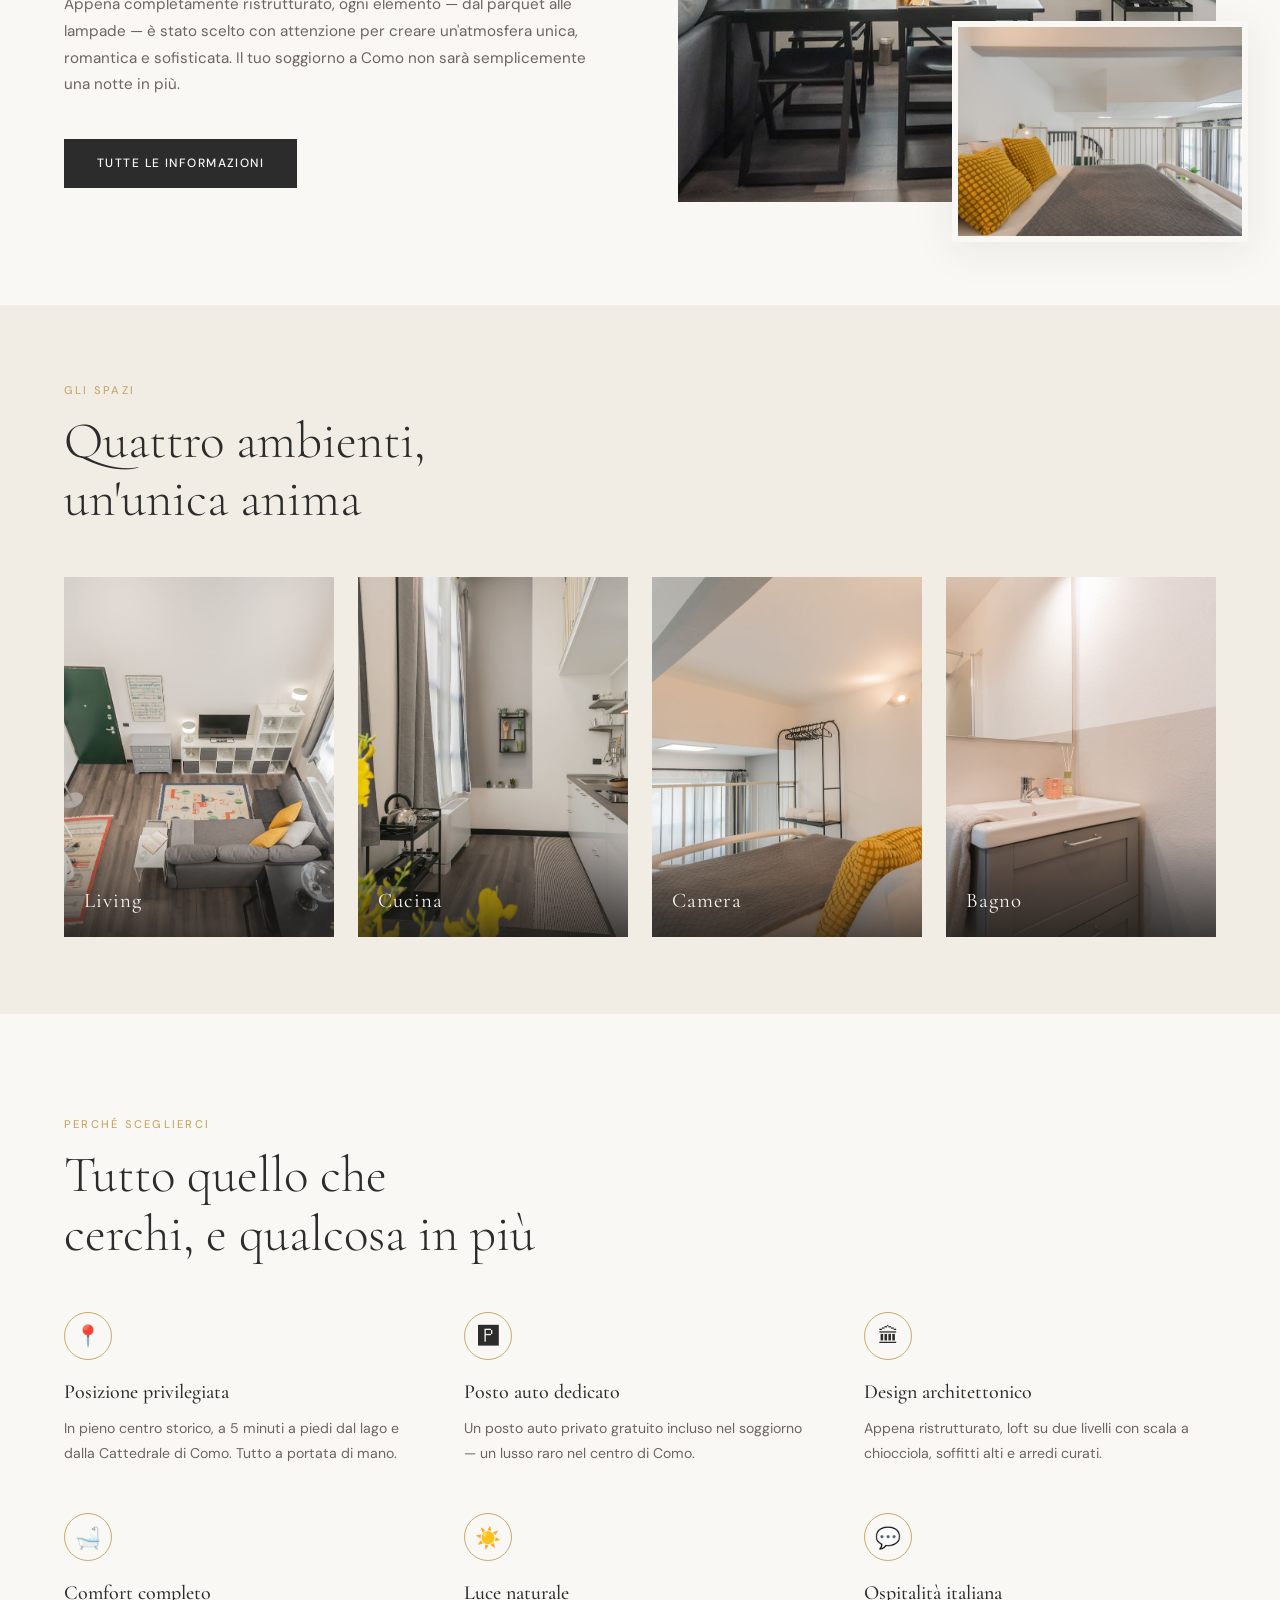
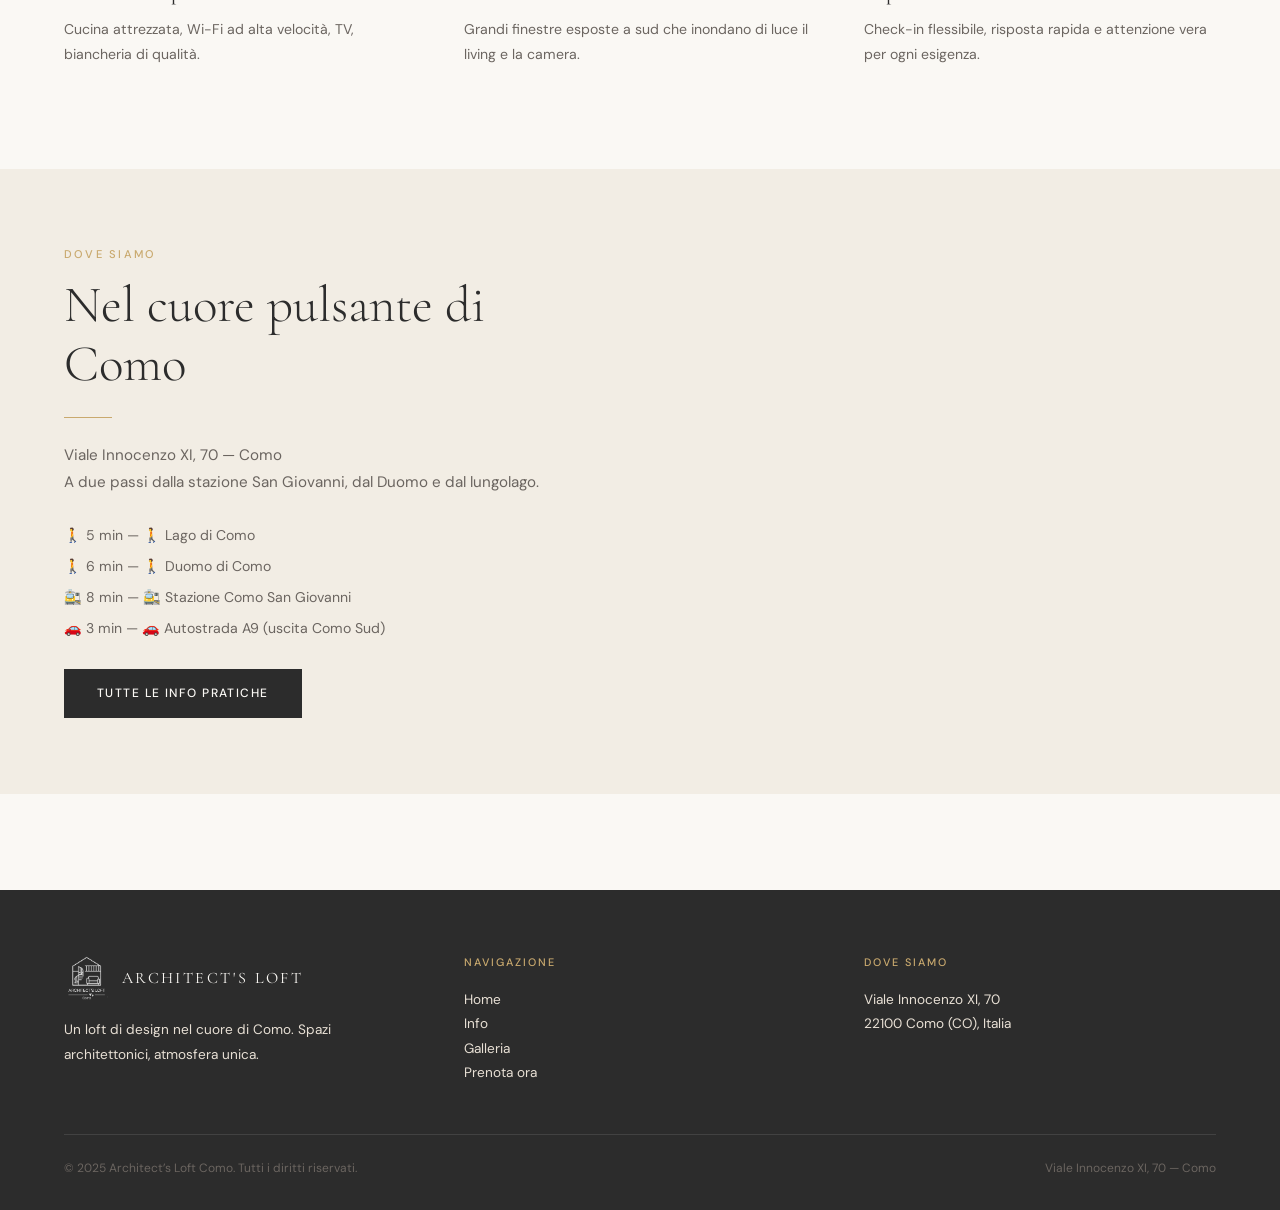
==== commit 60d3633f: "Add files via upload" ====
--- a/index.html
+++ b/index.html
@@ -6,20 +6,20 @@
   <!-- Favicon -->
   <link rel="icon" href="data:image/svg+xml,<svg xmlns='http://www.w3.org/2000/svg' viewBox='0 0 100 100'><text y='.9em' font-size='90'>🏠</text></svg>">
   <!-- Social / OG -->
-  <!-- NOTE: replace YOUR_DOMAIN with your actual domain, e.g. https://architectsloftcomo.com -->
+  <!-- NOTE: replace https://www.architectsloft.it with your actual domain, e.g. https://architectsloftcomo.com -->
   <meta property="og:type" content="website">
   <meta property="og:site_name" content="Architect's Loft Como">
   <meta property="og:title" content="Architect's Loft Como">
   <meta property="og:description" content="Un loft di design nel cuore di Como. Spazi ad altezza doppia, scala a chiocciola e ogni dettaglio pensato per regalarti un soggiorno indimenticabile.">
-  <meta property="og:image" content="YOUR_DOMAIN/images/living/living_1.jpg">
+  <meta property="og:image" content="https://www.architectsloft.it/images/living/living_14.jpg">
   <meta property="og:image:width" content="1400">
   <meta property="og:image:height" content="1050">
-  <meta property="og:url" content="YOUR_DOMAIN/index.html">
+  <meta property="og:url" content="https://www.architectsloft.it/index.html">
   <!-- Twitter Card -->
   <meta name="twitter:card" content="summary_large_image">
   <meta name="twitter:title" content="Architect's Loft Como">
   <meta name="twitter:description" content="Un loft di design nel cuore di Como. Spazi ad altezza doppia, scala a chiocciola e ogni dettaglio pensato per regalarti un soggiorno indimenticabile.">
-  <meta name="twitter:image" content="YOUR_DOMAIN/images/living/living_1.jpg">
+  <meta name="twitter:image" content="https://www.architectsloft.it/images/living/living_14.jpg">
   <title>Architect's Loft Como — Design B&B nel cuore di Como</title>
   <meta name="description" content="Un loft di design nel cuore di Como. Spazi ad altezza doppia, scala a chiocciola e ogni dettaglio pensato per regalarti un soggiorno indimenticabile.">  <link rel="stylesheet" href="style.css">
   <style>
@@ -29,7 +29,7 @@
     .hero-overlay { position:absolute;inset:0;background:linear-gradient(to top,rgba(10,8,6,.88) 0%,rgba(10,8,6,.45) 55%,transparent 100%); }
     .hero-content { position:relative;z-index:2;padding:clamp(2rem,6vw,5rem) clamp(1.5rem,6vw,5rem);max-width:700px;animation:heroFade 1.4s ease both;text-shadow:0 2px 12px rgba(0,0,0,.6); }
     @keyframes heroFade { from{opacity:0;transform:translateY(30px)} to{opacity:1;transform:translateY(0)} }
-    .hero-tag { display:inline-block;font-size:.68rem;letter-spacing:.25em;text-transform:uppercase;color:var(--gold);margin-bottom:1.2rem;border:1px solid var(--gold);padding:.3rem .9rem; }
+    .hero-tag { display:inline-block;font-size:.68rem;letter-spacing:.25em;text-transform:uppercase;color:#f0c060;margin-bottom:1.2rem;border:1.5px solid #f0c060;padding:.3rem .9rem;text-shadow:0 1px 6px rgba(0,0,0,.7);background:rgba(0,0,0,.25); }
     .hero-title { font-family:'Cormorant Garamond',serif;font-size:clamp(3rem,7vw,5.5rem);font-weight:300;line-height:1.05;color:var(--cream);margin-bottom:1.25rem; }
     .hero-title em { font-style:italic;color:var(--gold); }
     .hero-sub { font-size:clamp(.9rem,1.5vw,1.05rem);font-weight:300;color:rgba(255,255,255,.95);margin-bottom:2.5rem;max-width:480px;line-height:1.7;text-shadow:0 1px 8px rgba(0,0,0,.5); }
@@ -96,7 +96,7 @@
   <div class="hero-bg"></div>
   <div class="hero-overlay"></div>
   <div class="hero-content">
-    <span class="hero-tag" data-i18n="home.hero.tag">Como · Viale Innocenzo XI</span>
+    <span class="hero-tag" data-i18n="home.hero.tag">LAGO DI COMO</span>
     <h1 class="hero-title">Architect's<br><em>Loft</em></h1>
     <p class="hero-sub" data-i18n="home.hero.sub">Un loft di design nel cuore di Como. Spazi ad altezza doppia, scala a chiocciola e ogni dettaglio pensato per regalarti un soggiorno indimenticabile.</p>
     <div class="hero-ctas">
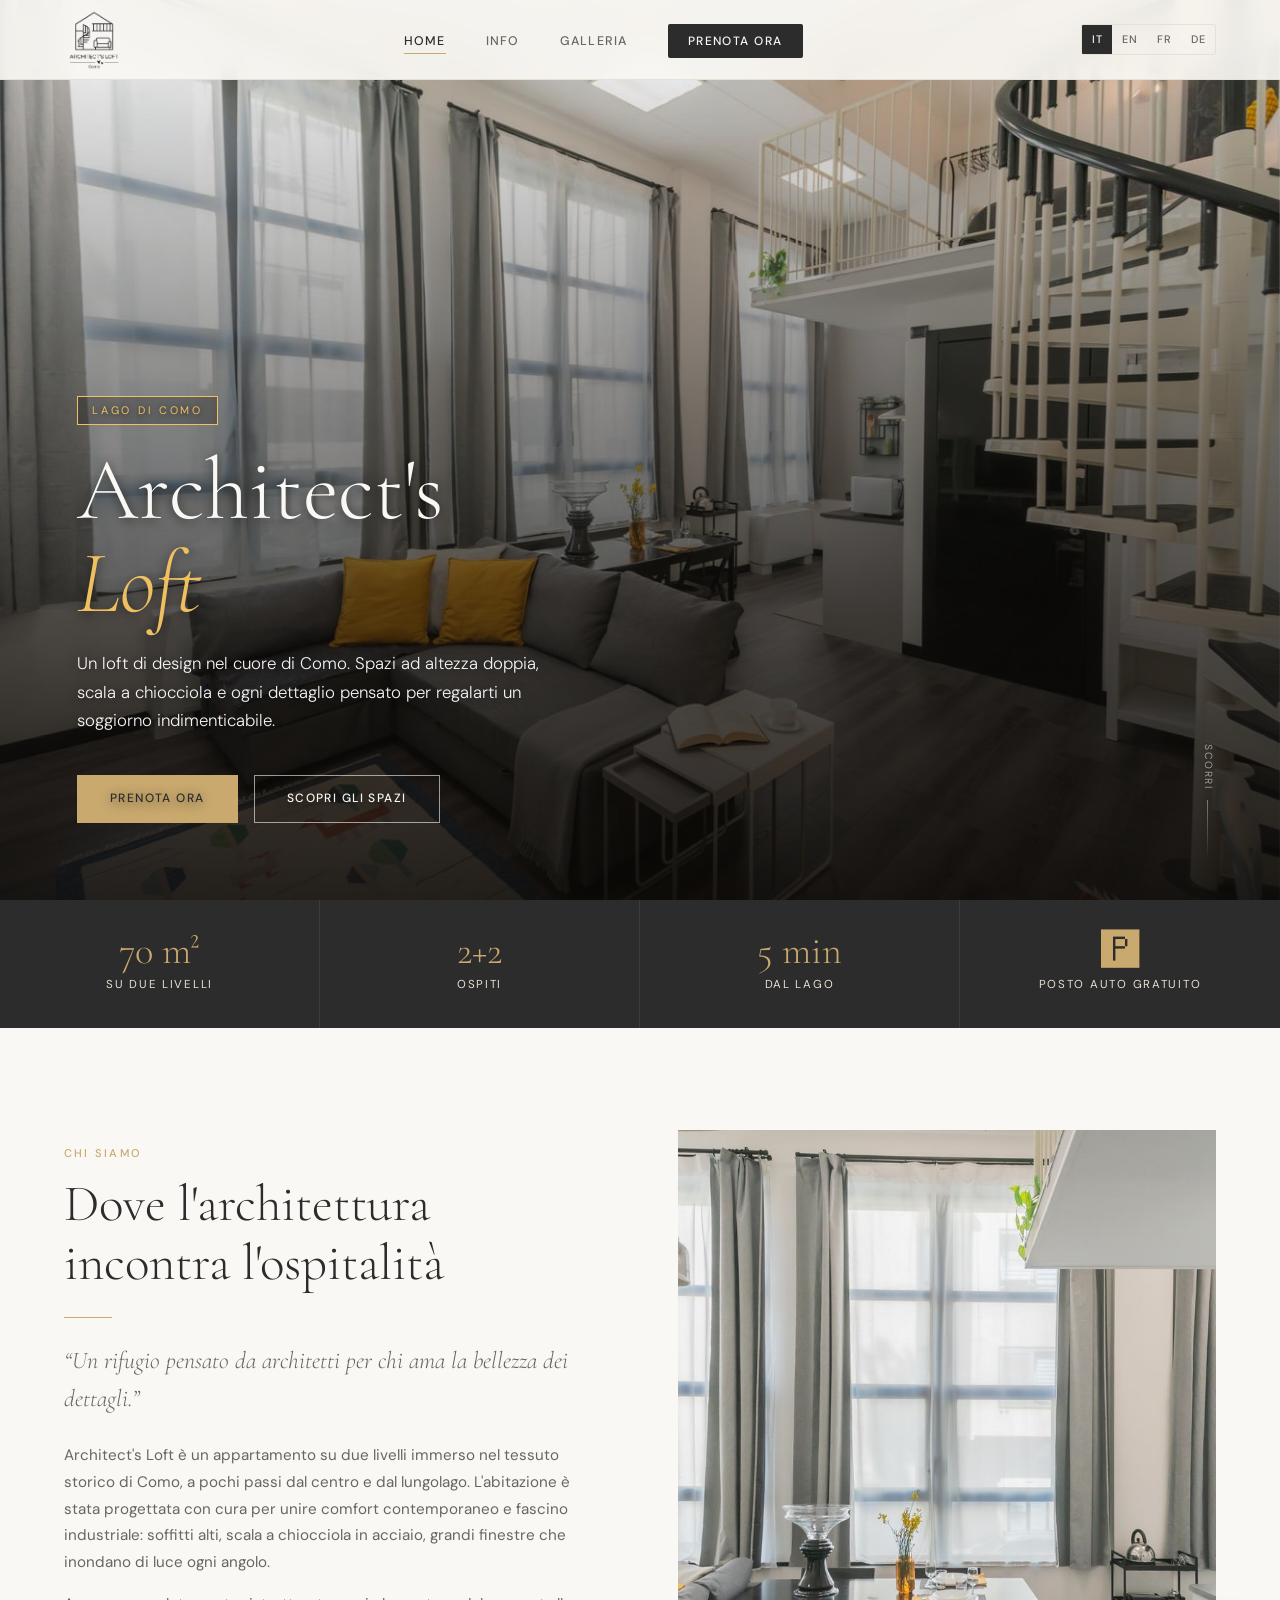
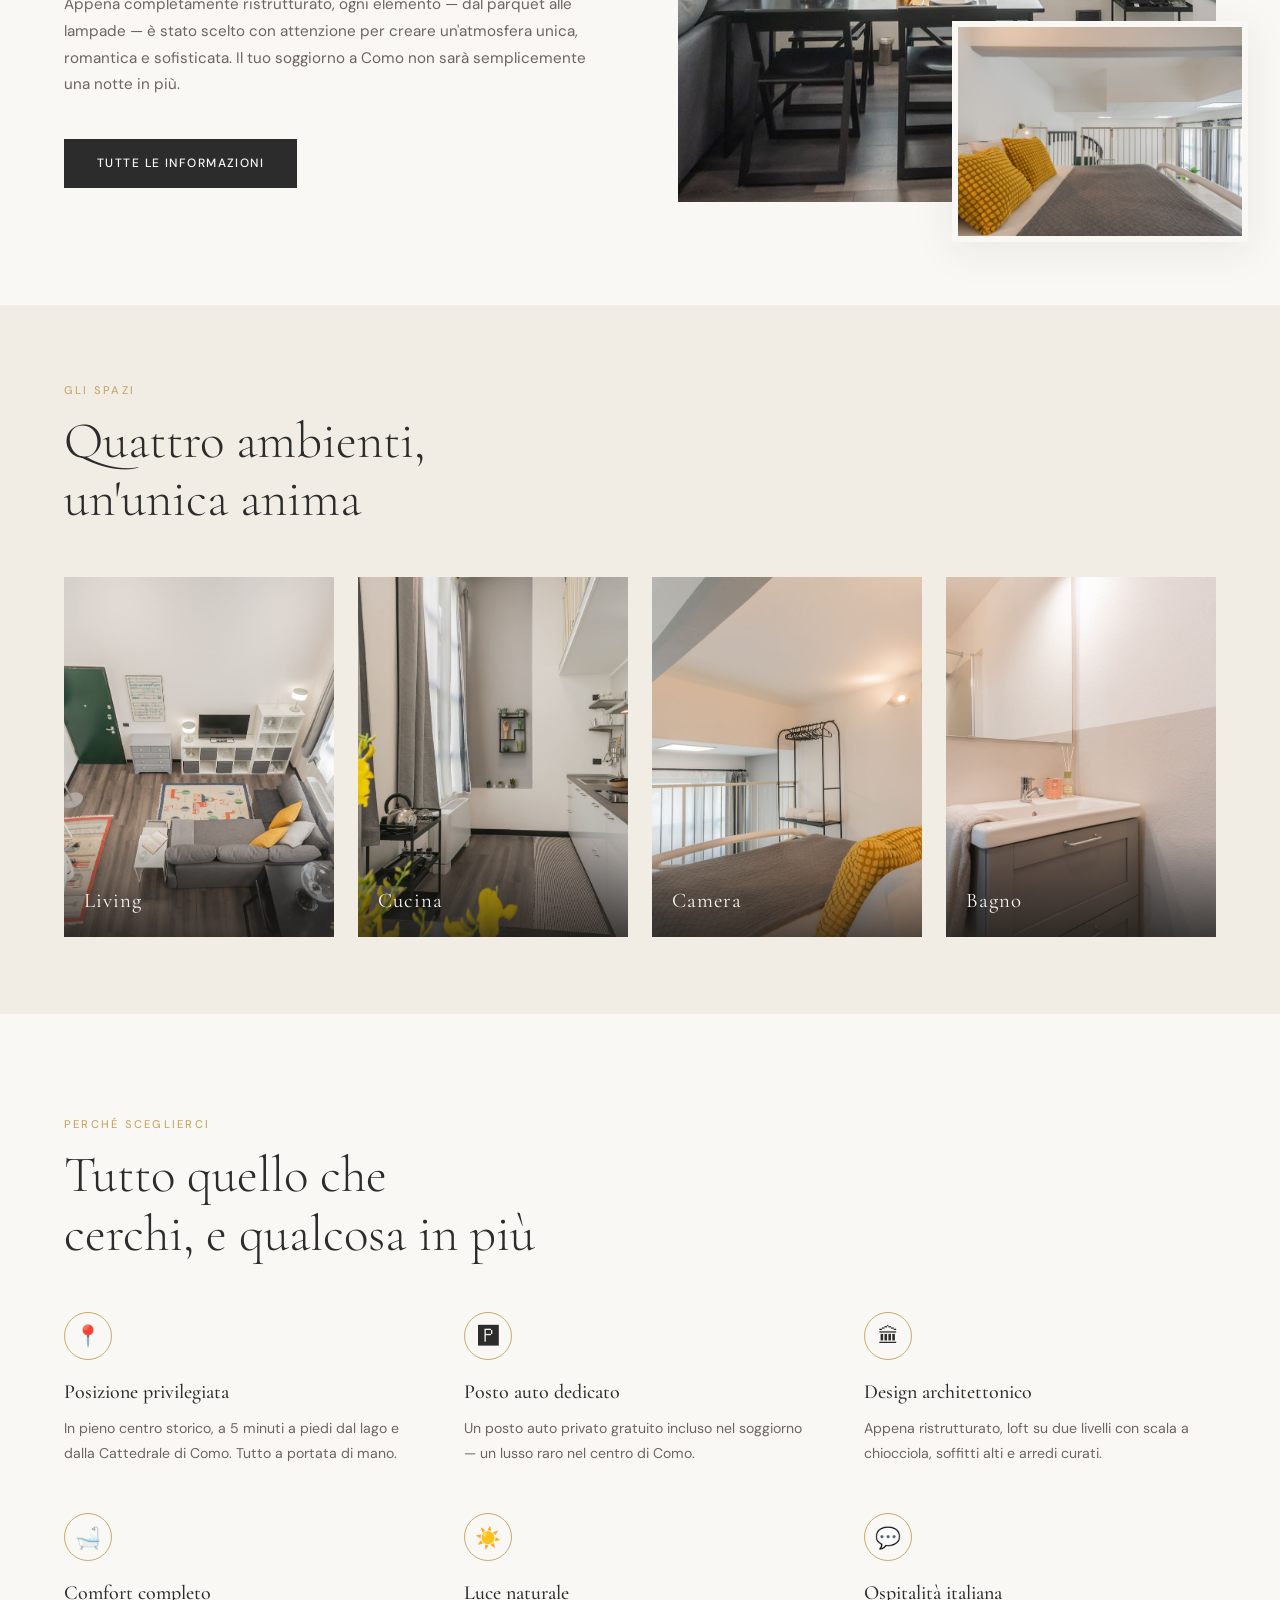
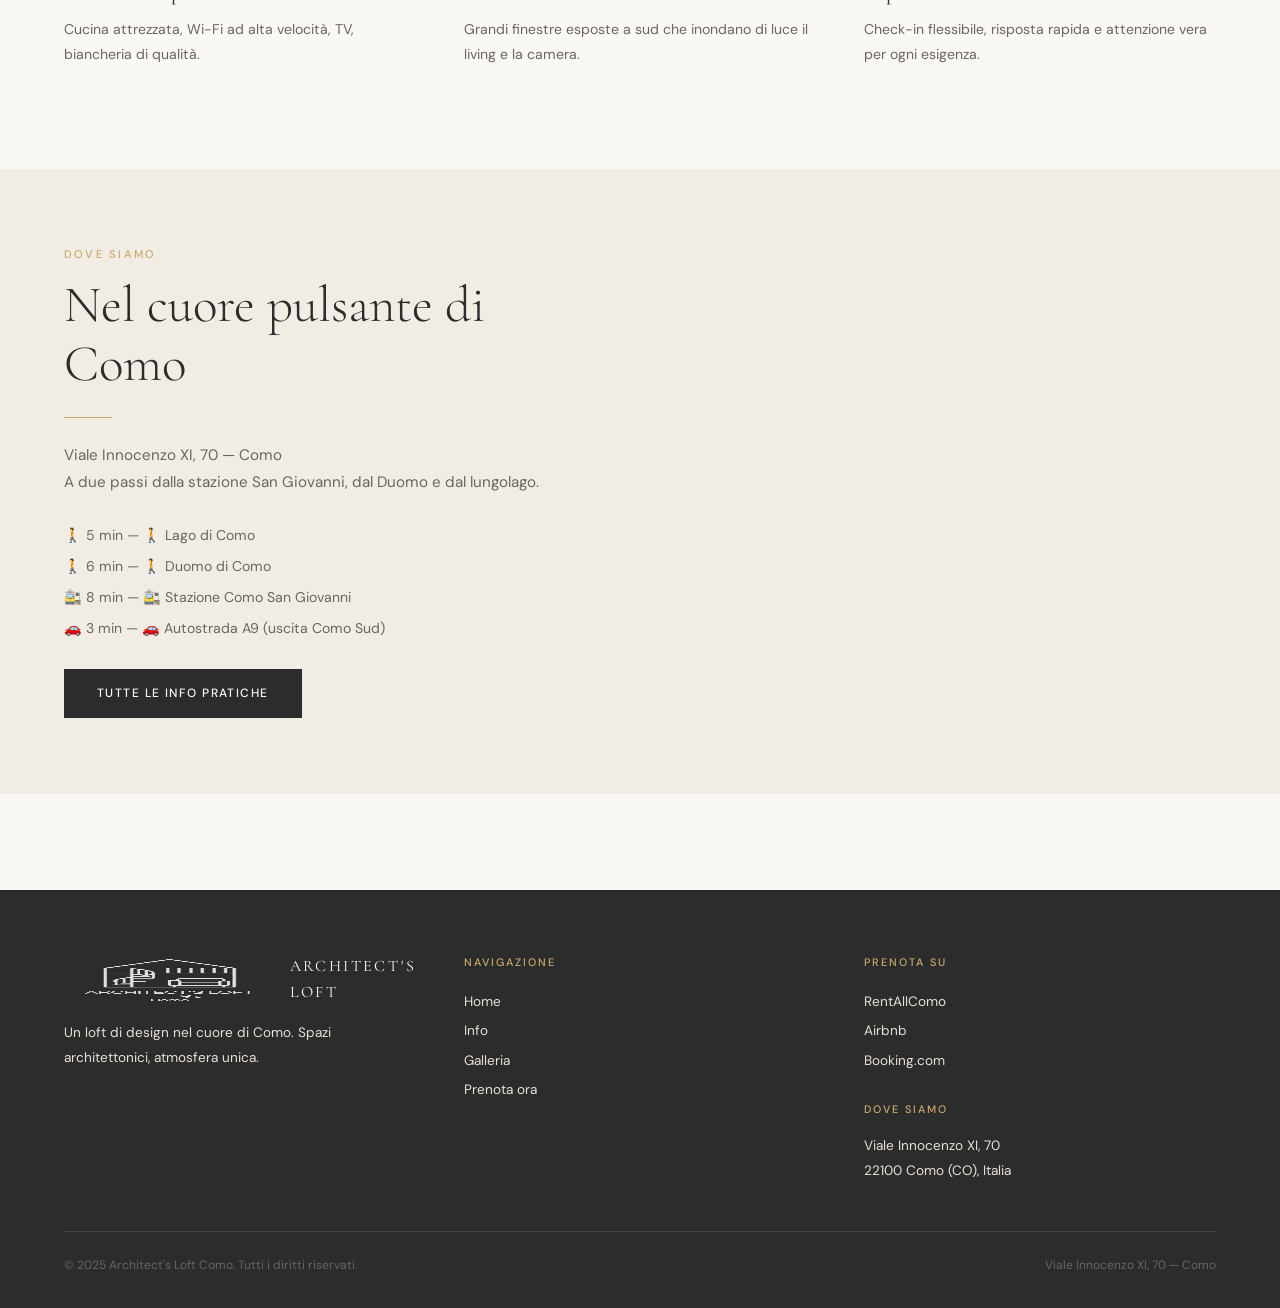
==== commit 849e72ba: "Add files via upload" ====
--- a/index.html
+++ b/index.html
@@ -2,87 +2,96 @@
 <html lang="it">
 <head>
   <meta charset="UTF-8">
-  <meta name="viewport" content="width=device-width, initial-scale=1.0">
-  <!-- Favicon -->
+  <meta name="viewport" content="width=device-width, initial-scale=1.0, viewport-fit=cover">
+  <title>Architect's Loft Como — Design B&B nel cuore di Como</title>
+  <meta name="description" content="Un loft di design nel cuore di Como. Spazi ad altezza doppia, scala a chiocciola e ogni dettaglio pensato per regalarti un soggiorno indimenticabile.">
+  <meta name="theme-color" content="#faf8f4">
+  <link rel="canonical" href="https://www.architectsloft.it/index.html">
   <link rel="icon" href="data:image/svg+xml,<svg xmlns='http://www.w3.org/2000/svg' viewBox='0 0 100 100'><text y='.9em' font-size='90'>🏠</text></svg>">
-  <!-- Social / OG -->
-  <!-- NOTE: replace https://www.architectsloft.it with your actual domain, e.g. https://architectsloftcomo.com -->
+  <link rel="preconnect" href="https://fonts.googleapis.com">
+  <link rel="preconnect" href="https://fonts.gstatic.com" crossorigin>
+  <!-- Social / Open Graph -->
   <meta property="og:type" content="website">
   <meta property="og:site_name" content="Architect's Loft Como">
-  <meta property="og:title" content="Architect's Loft Como">
+  <meta property="og:title" content="Architect's Loft Como — Design B&B nel cuore di Como">
   <meta property="og:description" content="Un loft di design nel cuore di Como. Spazi ad altezza doppia, scala a chiocciola e ogni dettaglio pensato per regalarti un soggiorno indimenticabile.">
   <meta property="og:image" content="https://www.architectsloft.it/images/living/living_14.jpg">
   <meta property="og:image:width" content="1400">
-  <meta property="og:image:height" content="1050">
+  <meta property="og:image:height" content="934">
   <meta property="og:url" content="https://www.architectsloft.it/index.html">
-  <!-- Twitter Card -->
+  <meta property="og:locale" content="it_IT">
   <meta name="twitter:card" content="summary_large_image">
-  <meta name="twitter:title" content="Architect's Loft Como">
+  <meta name="twitter:title" content="Architect's Loft Como — Design B&B nel cuore di Como">
   <meta name="twitter:description" content="Un loft di design nel cuore di Como. Spazi ad altezza doppia, scala a chiocciola e ogni dettaglio pensato per regalarti un soggiorno indimenticabile.">
   <meta name="twitter:image" content="https://www.architectsloft.it/images/living/living_14.jpg">
-  <title>Architect's Loft Como — Design B&B nel cuore di Como</title>
-  <meta name="description" content="Un loft di design nel cuore di Como. Spazi ad altezza doppia, scala a chiocciola e ogni dettaglio pensato per regalarti un soggiorno indimenticabile.">  <link rel="stylesheet" href="style.css">
+  <link rel="stylesheet" href="style.css">
   <style>
-    .hero { position:relative;min-height:100svh;display:flex;align-items:flex-end;overflow:hidden; }
-    .hero-bg { position:absolute;inset:0;background-image:url('images/living/living_4.jpg');background-size:cover;background-position:center 30%;transform:scale(1.06);animation:heroZoom 14s ease-out forwards; }
+    .hero { position:relative; min-height:100svh; display:flex; align-items:flex-end; overflow:hidden; }
+    .hero-bg { position:absolute; inset:0; background-image:url('images/living/living_4.jpg'); background-size:cover; background-position:center 30%; transform:scale(1.06); animation:heroZoom 14s ease-out forwards; }
     @keyframes heroZoom { to { transform:scale(1); } }
-    .hero-overlay { position:absolute;inset:0;background:linear-gradient(to top,rgba(10,8,6,.88) 0%,rgba(10,8,6,.45) 55%,transparent 100%); }
-    .hero-content { position:relative;z-index:2;padding:clamp(2rem,6vw,5rem) clamp(1.5rem,6vw,5rem);max-width:700px;animation:heroFade 1.4s ease both;text-shadow:0 2px 12px rgba(0,0,0,.6); }
-    @keyframes heroFade { from{opacity:0;transform:translateY(30px)} to{opacity:1;transform:translateY(0)} }
-    .hero-tag { display:inline-block;font-size:.68rem;letter-spacing:.25em;text-transform:uppercase;color:#f0c060;margin-bottom:1.2rem;border:1.5px solid #f0c060;padding:.3rem .9rem;text-shadow:0 1px 6px rgba(0,0,0,.7);background:rgba(0,0,0,.25); }
-    .hero-title { font-family:'Cormorant Garamond',serif;font-size:clamp(3rem,7vw,5.5rem);font-weight:300;line-height:1.05;color:var(--cream);margin-bottom:1.25rem; }
-    .hero-title em { font-style:italic;color:var(--gold); }
-    .hero-sub { font-size:clamp(.9rem,1.5vw,1.05rem);font-weight:300;color:rgba(255,255,255,.95);margin-bottom:2.5rem;max-width:480px;line-height:1.7;text-shadow:0 1px 8px rgba(0,0,0,.5); }
-    .hero-ctas { display:flex;gap:1rem;flex-wrap:wrap; }
-    .hero-scroll { position:absolute;bottom:2.5rem;right:clamp(1.5rem,5vw,4rem);z-index:2;display:flex;align-items:center;gap:.6rem;font-size:.65rem;letter-spacing:.18em;text-transform:uppercase;color:rgba(250,248,244,.5);writing-mode:vertical-rl;animation:fadeDelay 2s ease both; }
-    @keyframes fadeDelay { 0%,60%{opacity:0}100%{opacity:1} }
-    .hero-scroll::after { content:'';display:block;width:1px;height:60px;background:linear-gradient(to bottom,rgba(250,248,244,.4),transparent);animation:scrollLine 2.5s ease-in-out infinite; }
-    @keyframes scrollLine { 0%,100%{transform:scaleY(1);opacity:.5}50%{transform:scaleY(.5);opacity:.2} }
-    .strip { background:var(--charcoal);color:var(--cream);display:flex;justify-content:center;flex-wrap:wrap;gap:0;overflow:hidden; }
-    .strip-item { flex:1 1 200px;text-align:center;padding:2rem 1.5rem;border-right:1px solid rgba(255,255,255,.08);transition:background .3s; }
+    .hero-overlay { position:absolute; inset:0; background:linear-gradient(to top, rgba(10,8,6,.88) 0%, rgba(10,8,6,.45) 55%, transparent 100%); }
+    .hero-content { position:relative; z-index:2; padding:clamp(2rem,6vw,5rem) clamp(1.5rem,6vw,5rem); max-width:700px; animation:heroFade 1.4s ease both; text-shadow:0 2px 12px rgba(0,0,0,.6); }
+    @keyframes heroFade { from { opacity:0; transform:translateY(30px); } to { opacity:1; transform:translateY(0); } }
+    .hero-tag { display:inline-block; font-size:.68rem; letter-spacing:.25em; text-transform:uppercase; color:var(--gold-hi); margin-bottom:1.2rem; border:1.5px solid var(--gold-hi); padding:.3rem .9rem; text-shadow:0 1px 6px rgba(0,0,0,.7); background:rgba(0,0,0,.25); }
+    .hero-title { font-family:'Cormorant Garamond',serif; font-size:clamp(3rem,7vw,5.5rem); font-weight:300; line-height:1.05; color:var(--cream); margin-bottom:1.25rem; }
+    .hero-title em { font-style:italic; color:var(--gold-hi); }
+    .hero-sub { font-size:clamp(.9rem,1.5vw,1.05rem); font-weight:300; color:rgba(255,255,255,.95); margin-bottom:2.5rem; max-width:480px; line-height:1.7; text-shadow:0 1px 8px rgba(0,0,0,.5); }
+    .hero-ctas { display:flex; gap:1rem; flex-wrap:wrap; }
+    .hero-scroll { position:absolute; bottom:2.5rem; right:clamp(1.5rem,5vw,4rem); z-index:2; display:flex; align-items:center; gap:.6rem; font-size:.65rem; letter-spacing:.18em; text-transform:uppercase; color:rgba(250,248,244,.55); writing-mode:vertical-rl; animation:fadeDelay 2s ease both; }
+    @keyframes fadeDelay { 0%,60% { opacity:0; } 100% { opacity:1; } }
+    .hero-scroll::after { content:''; display:block; width:1px; height:60px; background:linear-gradient(to bottom, rgba(250,248,244,.4), transparent); animation:scrollLine 2.5s ease-in-out infinite; }
+    @keyframes scrollLine { 0%,100% { transform:scaleY(1); opacity:.5; } 50% { transform:scaleY(.5); opacity:.2; } }
+    .strip { background:var(--charcoal); color:var(--cream); display:flex; justify-content:center; flex-wrap:wrap; }
+    .strip-item { flex:1 1 200px; text-align:center; padding:2rem 1.5rem; border-right:1px solid rgba(255,255,255,.08); transition:background .3s; }
     .strip-item:last-child { border-right:none; }
     .strip-item:hover { background:rgba(201,169,110,.12); }
-    .strip-num { font-family:'Cormorant Garamond',serif;font-size:2.4rem;font-weight:300;color:var(--gold);display:block;line-height:1; }
-    .strip-label { font-size:.72rem;letter-spacing:.15em;text-transform:uppercase;color:var(--stone);margin-top:.4rem; }
+    .strip-num { font-family:'Cormorant Garamond',serif; font-size:2.4rem; font-weight:300; color:var(--gold); display:block; line-height:1; }
+    .strip-label { font-size:.72rem; letter-spacing:.15em; text-transform:uppercase; color:var(--stone); margin-top:.4rem; }
     .intro { padding:clamp(4rem,8vw,7rem) clamp(1.5rem,5vw,4rem); }
-    .intro-inner { max-width:1200px;margin:auto;display:grid;grid-template-columns:1fr 1fr;gap:clamp(3rem,6vw,6rem);align-items:center; }
-    .intro-text .lead { font-family:'Cormorant Garamond',serif;font-style:italic;font-size:clamp(1.2rem,2vw,1.5rem);font-weight:300;color:var(--mid);margin-bottom:1.5rem;line-height:1.6; }
-    .intro-text p { font-size:.95rem;color:var(--mid);margin-bottom:1rem;line-height:1.75; }
+    .intro-inner { max-width:1200px; margin:auto; display:grid; grid-template-columns:1fr 1fr; gap:clamp(3rem,6vw,6rem); align-items:center; }
+    .intro-text .lead { font-family:'Cormorant Garamond',serif; font-style:italic; font-size:clamp(1.2rem,2vw,1.5rem); font-weight:300; color:var(--mid); margin-bottom:1.5rem; line-height:1.6; }
+    .intro-text p { font-size:.95rem; color:var(--mid); margin-bottom:1rem; line-height:1.75; }
     .intro-img-wrap { position:relative; }
-    .intro-img-main { width:100%;aspect-ratio:4/5;object-fit:cover; }
-    .intro-img-float { position:absolute;bottom:-2.5rem;right:-2rem;width:55%;aspect-ratio:4/3;object-fit:cover;border:6px solid var(--cream);box-shadow:0 8px 40px var(--shadow); }
-    .spaces { padding:clamp(3rem,6vw,6rem) clamp(1.5rem,5vw,4rem);background:var(--warm); }
-    .spaces-header { max-width:1200px;margin:0 auto 3rem; }
-    .spaces-grid { max-width:1200px;margin:auto;display:grid;grid-template-columns:repeat(4,1fr);gap:1.5rem; }
-    .space-card { position:relative;overflow:hidden;cursor:pointer; }
-    .space-card img { width:100%;aspect-ratio:3/4;object-fit:cover;transition:transform .8s ease; }
+    .intro-img-main { width:100%; aspect-ratio:4/5; object-fit:cover; }
+    .intro-img-float { position:absolute; bottom:-2.5rem; right:-2rem; width:55%; aspect-ratio:4/3; object-fit:cover; border:6px solid var(--cream); box-shadow:0 8px 40px var(--shadow); }
+    .spaces { padding:clamp(3rem,6vw,6rem) clamp(1.5rem,5vw,4rem); background:var(--warm); }
+    .spaces-header { max-width:1200px; margin:0 auto 3rem; }
+    .spaces-grid { max-width:1200px; margin:auto; display:grid; grid-template-columns:repeat(4,1fr); gap:1.5rem; }
+    .space-card { position:relative; overflow:hidden; }
+    .space-card img { width:100%; aspect-ratio:3/4; object-fit:cover; transition:transform .8s ease; }
     .space-card:hover img { transform:scale(1.06); }
-    .space-card-label { position:absolute;bottom:0;left:0;right:0;background:linear-gradient(to top,rgba(28,26,24,.75),transparent);padding:3rem 1.25rem 1.25rem;font-family:'Cormorant Garamond',serif;font-size:1.3rem;font-weight:400;color:var(--cream);letter-spacing:.05em; }
+    .space-card-label { position:absolute; bottom:0; left:0; right:0; background:linear-gradient(to top, rgba(28,26,24,.75), transparent); padding:3rem 1.25rem 1.25rem; font-family:'Cormorant Garamond',serif; font-size:1.3rem; font-weight:400; color:var(--cream); letter-spacing:.05em; }
     .why { padding:clamp(4rem,8vw,7rem) clamp(1.5rem,5vw,4rem); }
-    .why-inner { max-width:1200px;margin:auto; }
-    .why-grid { display:grid;grid-template-columns:repeat(3,1fr);gap:3rem;margin-top:3rem; }
-    .why-icon { width:48px;height:48px;margin-bottom:1rem;border:1px solid var(--gold);border-radius:50%;display:flex;align-items:center;justify-content:center;font-size:1.3rem; }
-    .why-item h3 { font-family:'Cormorant Garamond',serif;font-size:1.25rem;font-weight:500;margin-bottom:.5rem; }
-    .why-item p { font-size:.88rem;color:var(--mid);line-height:1.75; }
-    .location { padding:clamp(3rem,6vw,6rem) clamp(1.5rem,5vw,4rem);background:var(--warm); }
-    .location-inner { max-width:1200px;margin:auto;display:grid;grid-template-columns:1fr 1fr;gap:4rem;align-items:center; }
-    .location-map { width:100%;aspect-ratio:4/3;border:0;filter:grayscale(.3) contrast(1.05); }
-    @media (max-width:900px) { .intro-inner{grid-template-columns:1fr} .intro-img-float{display:none} .spaces-grid{grid-template-columns:repeat(2,1fr)} .why-grid{grid-template-columns:1fr 1fr} .location-inner{grid-template-columns:1fr} }
-    @media (max-width:540px) { .spaces-grid{grid-template-columns:1fr 1fr;gap:.75rem} .why-grid{grid-template-columns:1fr} }
+    .why-inner { max-width:1200px; margin:auto; }
+    .why-grid { display:grid; grid-template-columns:repeat(3,1fr); gap:3rem; margin-top:3rem; }
+    .why-icon { width:48px; height:48px; margin-bottom:1rem; border:1px solid var(--gold); border-radius:50%; display:flex; align-items:center; justify-content:center; font-size:1.3rem; }
+    .why-item h3 { font-family:'Cormorant Garamond',serif; font-size:1.25rem; font-weight:500; margin-bottom:.5rem; }
+    .why-item p { font-size:.88rem; color:var(--mid); line-height:1.75; }
+    .location { padding:clamp(3rem,6vw,6rem) clamp(1.5rem,5vw,4rem); background:var(--warm); }
+    .location-inner { max-width:1200px; margin:auto; display:grid; grid-template-columns:1fr 1fr; gap:4rem; align-items:center; }
+    .location-map { width:100%; aspect-ratio:4/3; border:0; filter:grayscale(.3) contrast(1.05); }
+    @media (max-width:900px) {
+      .intro-inner { grid-template-columns:1fr; }
+      .intro-img-float { display:none; }
+      .spaces-grid { grid-template-columns:repeat(2,1fr); }
+      .why-grid { grid-template-columns:1fr 1fr; }
+      .location-inner { grid-template-columns:1fr; gap:2.5rem; }
+    }
+    @media (max-width:540px) {
+      .spaces-grid { grid-template-columns:1fr 1fr; gap:.75rem; }
+      .why-grid { grid-template-columns:1fr; gap:2rem; }
+      .hero-ctas .btn { width:100%; }
+      .strip-item { flex:1 1 50%; border-bottom:1px solid rgba(255,255,255,.08); }
+    }
   </style>
 </head>
-<body data-title-it="Architect's Loft Como — Design B&B nel cuore di Como" data-title-en="Architect's Loft Como — Design B&B in the heart of Como">
+<body>
 
 <nav class="nav" id="nav">
-  <div class="nav-logo"><a href="index.html" style="display:flex;align-items:center;"><img src="images/logo.png" alt="Architect's Loft Como"></a></div>
-  <div style="display:flex;align-items:center;gap:1.5rem;">
-    <div class="lang-switcher">
-      <button class="lang-btn" data-lang="it">IT</button>
-      <button class="lang-btn" data-lang="en">EN</button>
-      <button class="lang-btn" data-lang="fr">FR</button>
-      <button class="lang-btn" data-lang="de">DE</button>
-    </div>
-    <button class="nav-toggle" id="navToggle" aria-label="Menu"><span></span><span></span><span></span></button>
+  <div class="nav-logo">
+    <a href="index.html" aria-label="Architect's Loft — Home">
+      <img src="images/logo.png" alt="Architect's Loft Como" width="535" height="561">
+    </a>
   </div>
   <ul class="nav-links" id="navLinks">
     <li><a href="index.html" class="active" data-i18n="nav.home">Home</a></li>
@@ -90,10 +99,22 @@
     <li><a href="galleria.html" data-i18n="nav.gallery">Galleria</a></li>
     <li><a href="prenota.html" class="nav-cta" data-i18n="nav.book">Prenota ora</a></li>
   </ul>
+  <div class="nav-right">
+    <div class="lang-switcher" role="group" aria-label="Lingua">
+      <button class="lang-btn" data-lang="it">IT</button>
+      <button class="lang-btn" data-lang="en">EN</button>
+      <button class="lang-btn" data-lang="fr">FR</button>
+      <button class="lang-btn" data-lang="de">DE</button>
+    </div>
+    <button class="nav-toggle" id="navToggle" aria-label="Menu" aria-expanded="false" aria-controls="navLinks">
+      <span></span><span></span><span></span>
+    </button>
+  </div>
 </nav>
-
-<section class="hero">
-  <div class="hero-bg"></div>
+<div class="nav-backdrop" id="navBackdrop" aria-hidden="true"></div>
+
+<header class="hero">
+  <div class="hero-bg" role="img" aria-label="Il living a doppia altezza dell'Architect's Loft"></div>
   <div class="hero-overlay"></div>
   <div class="hero-content">
     <span class="hero-tag" data-i18n="home.hero.tag">LAGO DI COMO</span>
@@ -101,11 +122,11 @@
     <p class="hero-sub" data-i18n="home.hero.sub">Un loft di design nel cuore di Como. Spazi ad altezza doppia, scala a chiocciola e ogni dettaglio pensato per regalarti un soggiorno indimenticabile.</p>
     <div class="hero-ctas">
       <a href="prenota.html" class="btn btn-gold" data-i18n="home.hero.cta1">Prenota ora</a>
-      <a href="galleria.html" class="btn" style="color:var(--cream);border-color:rgba(250,248,244,.5);" data-i18n="home.hero.cta2">Scopri gli spazi</a>
-    </div>
-  </div>
-  <div class="hero-scroll">Scorri</div>
-</section>
+      <a href="galleria.html" class="btn" style="color:var(--cream);border-color:rgba(250,248,244,.6);" data-i18n="home.hero.cta2">Scopri gli spazi</a>
+    </div>
+  </div>
+  <div class="hero-scroll" aria-hidden="true">Scorri</div>
+</header>
 
 <div class="strip">
   <div class="strip-item fade-in"><span class="strip-num">70 m²</span><span class="strip-label" data-i18n="home.strip.1l">Su due livelli</span></div>
@@ -120,15 +141,15 @@
       <span class="section-label" data-i18n="home.intro.label">Chi siamo</span>
       <h2 class="section-title" data-i18n="home.intro.title" data-i18n-html>Dove l'architettura<br>incontra l'ospitalità</h2>
       <div class="section-divider"></div>
-      <p class="lead" data-i18n="home.intro.quote">"Un rifugio pensato da architetti per chi ama la bellezza dei dettagli."</p>
-      <p data-i18n="home.intro.p1">Architect's Loft è un appartamento su due livelli immerso nel tessuto storico di Como, a pochi passi dal centro e dal lungolago.</p>
-      <p data-i18n="home.intro.p2">Appena completamente ristrutturato, ogni elemento è stato scelto con attenzione per creare un'atmosfera unica, romantica e sofisticata.</p>
+      <p class="lead" data-i18n="home.intro.quote">“Un rifugio pensato da architetti per chi ama la bellezza dei dettagli.”</p>
+      <p data-i18n="home.intro.p1">Architect's Loft è un appartamento su due livelli immerso nel tessuto storico di Como, a pochi passi dal centro e dal lungolago. L'abitazione è stata progettata con cura per unire comfort contemporaneo e fascino industriale: soffitti alti, scala a chiocciola in acciaio, grandi finestre che inondano di luce ogni angolo.</p>
+      <p data-i18n="home.intro.p2">Appena completamente ristrutturato, ogni elemento — dal parquet alle lampade — è stato scelto con attenzione per creare un'atmosfera unica, romantica e sofisticata. Il tuo soggiorno a Como non sarà semplicemente una notte in più.</p>
       <br>
       <a href="info.html" class="btn btn-dark" data-i18n="home.intro.btn">Tutte le informazioni</a>
     </div>
     <div class="intro-img-wrap fade-in">
-      <img src="images/living/living_2.jpg" alt="Living" class="intro-img-main">
-      <img src="images/camera/camera_1.jpg" alt="Camera" class="intro-img-float">
+      <img src="images/living/living_2.jpg" alt="Il living dell'Architect's Loft" class="intro-img-main" loading="lazy">
+      <img src="images/camera/camera_1.jpg" alt="La camera da letto" class="intro-img-float" loading="lazy">
     </div>
   </div>
 </section>
@@ -153,12 +174,12 @@
       <h2 class="section-title" data-i18n="home.why.title" data-i18n-html>Tutto quello che<br>cerchi, e qualcosa in più</h2>
     </div>
     <div class="why-grid">
-      <div class="why-item fade-in"><div class="why-icon">📍</div><h3 data-i18n="home.why.1t">Posizione privilegiata</h3><p data-i18n="home.why.1p">In pieno centro storico, a 5 minuti a piedi dal lago.</p></div>
-      <div class="why-item fade-in"><div class="why-icon">🅿</div><h3 data-i18n="home.why.2t">Posto auto dedicato</h3><p data-i18n="home.why.2p">Un posto auto privato gratuito — un lusso raro nel centro di Como.</p></div>
-      <div class="why-item fade-in"><div class="why-icon">🏛</div><h3 data-i18n="home.why.3t">Design architettonico</h3><p data-i18n="home.why.3p">Appena ristrutturato, loft su due livelli con scala a chiocciola e soffitti alti.</p></div>
-      <div class="why-item fade-in"><div class="why-icon">🛁</div><h3 data-i18n="home.why.4t">Comfort completo</h3><p data-i18n="home.why.4p">Cucina attrezzata, Wi-Fi ad alta velocità, TV, biancheria di qualità.</p></div>
-      <div class="why-item fade-in"><div class="why-icon">☀️</div><h3 data-i18n="home.why.5t">Luce naturale</h3><p data-i18n="home.why.5p">Grandi finestre esposte a sud che inondano di luce il living e la camera.</p></div>
-      <div class="why-item fade-in"><div class="why-icon">💬</div><h3 data-i18n="home.why.6t">Ospitalità italiana</h3><p data-i18n="home.why.6p">Check-in flessibile, risposta rapida e attenzione vera per ogni esigenza.</p></div>
+      <div class="why-item fade-in"><div class="why-icon" aria-hidden="true">📍</div><h3 data-i18n="home.why.1t">Posizione privilegiata</h3><p data-i18n="home.why.1p">In pieno centro storico, a 5 minuti a piedi dal lago e dalla Cattedrale di Como. Tutto a portata di mano.</p></div>
+      <div class="why-item fade-in"><div class="why-icon" aria-hidden="true">🅿</div><h3 data-i18n="home.why.2t">Posto auto dedicato</h3><p data-i18n="home.why.2p">Un posto auto privato gratuito incluso nel soggiorno — un lusso raro nel centro di Como.</p></div>
+      <div class="why-item fade-in"><div class="why-icon" aria-hidden="true">🏛</div><h3 data-i18n="home.why.3t">Design architettonico</h3><p data-i18n="home.why.3p">Appena ristrutturato, loft su due livelli con scala a chiocciola, soffitti alti e arredi curati.</p></div>
+      <div class="why-item fade-in"><div class="why-icon" aria-hidden="true">🛁</div><h3 data-i18n="home.why.4t">Comfort completo</h3><p data-i18n="home.why.4p">Cucina attrezzata, Wi-Fi ad alta velocità, TV, biancheria di qualità.</p></div>
+      <div class="why-item fade-in"><div class="why-icon" aria-hidden="true">☀️</div><h3 data-i18n="home.why.5t">Luce naturale</h3><p data-i18n="home.why.5p">Grandi finestre esposte a sud che inondano di luce il living e la camera.</p></div>
+      <div class="why-item fade-in"><div class="why-icon" aria-hidden="true">💬</div><h3 data-i18n="home.why.6t">Ospitalità italiana</h3><p data-i18n="home.why.6p">Check-in flessibile, risposta rapida e attenzione vera per ogni esigenza.</p></div>
     </div>
   </div>
 </section>
@@ -169,7 +190,7 @@
       <span class="section-label" data-i18n="home.loc.label">Dove siamo</span>
       <h2 class="section-title" data-i18n="home.loc.title">Nel cuore pulsante di Como</h2>
       <div class="section-divider"></div>
-      <p style="color:var(--mid);font-size:.95rem;line-height:1.75;margin-bottom:1.5rem;" data-i18n="home.loc.text" data-i18n-html>Viale Innocenzo XI, 70 — Como<br>A due passi dalla stazione.</p>
+      <p style="color:var(--mid);font-size:.95rem;line-height:1.75;margin-bottom:1.5rem;" data-i18n="home.loc.text" data-i18n-html>Viale Innocenzo XI, 70 — Como<br>A due passi dalla stazione San Giovanni, dal Duomo e dal lungolago.</p>
       <ul style="list-style:none;font-size:.88rem;color:var(--mid);line-height:2.2;">
         <li>🚶 5 min — <span data-i18n="info.d1" style="display:inline">Lago di Como</span></li>
         <li>🚶 6 min — <span data-i18n="info.d2" style="display:inline">Duomo di Como</span></li>
@@ -180,7 +201,7 @@
       <a href="info.html" class="btn btn-dark" data-i18n="home.loc.btn">Tutte le info pratiche</a>
     </div>
     <div class="fade-in">
-      <iframe class="location-map" src="https://www.google.com/maps/embed?pb=!1m18!1m12!1m3!1d2778.5!2d9.08!3d45.81!2m3!1f0!2f0!3f0!3m2!1i1024!2i768!4f13.1!3m3!1m2!1s0x47869f3ae6e591c1%3A0x0!2sViale+Innocenzo+XI%2C+70%2C+22100+Como+CO!5e0!3m2!1sit!2sit!4v1" loading="lazy" allowfullscreen title="Mappa"></iframe>
+<iframe class="location-map" src="https://www.google.com/maps/embed?pb=!1m18!1m12!1m3!1d2778.5!2d9.08!3d45.81!2m3!1f0!2f0!3f0!3m2!1i1024!2i768!4f13.1!3m3!1m2!1s0x47869f3ae6e591c1%3A0x0!2sViale+Innocenzo+XI%2C+70%2C+22100+Como+CO!5e0!3m2!1sit!2sit!4v1" loading="lazy" allowfullscreen referrerpolicy="no-referrer-when-downgrade" title="Mappa Architect's Loft"></iframe>
     </div>
   </div>
 </section>
@@ -188,8 +209,8 @@
 <footer>
   <div class="footer-grid">
     <div class="footer-col">
-      <div class="footer-logo"><img src="images/logo.png" alt="Logo"><span>Architect's Loft</span></div>
-      <p data-i18n="footer.tagline">Un loft di design nel cuore di Como.</p>
+      <div class="footer-logo"><img src="images/logo.png" alt="" width="535" height="561"><span>Architect's Loft</span></div>
+      <p data-i18n="footer.tagline">Un loft di design nel cuore di Como. Spazi architettonici, atmosfera unica.</p>
     </div>
     <div class="footer-col">
       <h4 data-i18n="footer.nav">Navigazione</h4>
@@ -199,6 +220,11 @@
       <a href="prenota.html" data-i18n="nav.book">Prenota ora</a>
     </div>
     <div class="footer-col">
+      <h4 data-i18n="footer.bookon">Prenota su</h4>
+      <a href="https://rentallcomo.italianway.house/apartments/14171-appartamento-como" target="_blank" rel="noopener">RentAllComo</a>
+      <a href="https://www.airbnb.it/rooms/1485391339417337877" target="_blank" rel="noopener">Airbnb</a>
+      <a href="https://www.booking.com/hotel/it/architects-loft.it.html" target="_blank" rel="noopener">Booking.com</a>
+      <br>
       <h4 data-i18n="footer.where">Dove siamo</h4>
       <p>Viale Innocenzo XI, 70<br>22100 Como (CO), Italia</p>
     </div>
@@ -210,12 +236,32 @@
 </footer>
 
 <script src="lang.js"></script>
-<script>
-  const nav=document.getElementById('nav');
-  window.addEventListener('scroll',()=>nav.classList.toggle('scrolled',window.scrollY>40));
-  document.getElementById('navToggle').addEventListener('click',()=>document.getElementById('navLinks').classList.toggle('open'));
-  const obs=new IntersectionObserver(e=>e.forEach(x=>x.isIntersecting&&x.target.classList.add('visible')),{threshold:.12});
-  document.querySelectorAll('.fade-in').forEach(el=>obs.observe(el));
+<script src="nav.js"></script>
+
+<script type="application/ld+json">
+{
+  "@context": "https://schema.org",
+  "@type": "BedAndBreakfast",
+  "name": "Architect's Loft Como",
+  "description": "Un loft di design nel cuore di Como. Spazi ad altezza doppia, scala a chiocciola e ogni dettaglio pensato per regalarti un soggiorno indimenticabile.",
+  "url": "https://www.architectsloft.it",
+  "image": "https://www.architectsloft.it/images/living/living_14.jpg",
+  "address": {
+    "@type": "PostalAddress",
+    "streetAddress": "Viale Innocenzo XI, 70",
+    "addressLocality": "Como",
+    "postalCode": "22100",
+    "addressRegion": "CO",
+    "addressCountry": "IT"
+  },
+  "amenityFeature": [
+    {"@type": "LocationFeatureSpecification", "name": "Posto auto privato gratuito", "value": true},
+    {"@type": "LocationFeatureSpecification", "name": "Wi-Fi", "value": true},
+    {"@type": "LocationFeatureSpecification", "name": "Aria condizionata", "value": true}
+  ],
+  "checkinTime": "15:00",
+  "checkoutTime": "11:00"
+}
 </script>
 </body>
 </html>
--- a/style.css
+++ b/style.css
@@ -1,4 +1,7 @@
-/* ─── GOOGLE FONTS ──────────────────────────── */
+/* ═══════════════════════════════════════════════════
+   ARCHITECT'S LOFT COMO — shared stylesheet (rev. 2)
+   ═══════════════════════════════════════════════════ */
+
 @import url('https://fonts.googleapis.com/css2?family=Cormorant+Garamond:ital,wght@0,300;0,400;0,500;0,600;1,300;1,400&family=DM+Sans:wght@300;400;500&display=swap');
 
 /* ─── VARIABLES ─────────────────────────────── */
@@ -9,7 +12,7 @@
   --charcoal: #2c2c2c;
   --mid:      #6b6560;
   --gold:     #c9a96e;
-  --mustard:  #d4a017;
+  --gold-hi:  #f0c060;
   --white:    #ffffff;
   --shadow:   rgba(44,44,44,0.08);
   --nav-h:    80px;
@@ -24,9 +27,25 @@
   color: var(--charcoal);
   line-height: 1.6;
   overflow-x: hidden;
-}
-img { display: block; max-width: 100%; }
+  -webkit-tap-highlight-color: transparent;
+}
+img { display: block; max-width: 100%; height: auto; }
 a { text-decoration: none; color: inherit; }
+button { font: inherit; }
+
+/* Visible keyboard focus, invisible for mouse */
+:focus { outline: none; }
+:focus-visible { outline: 2px solid var(--gold); outline-offset: 3px; }
+
+/* Reduced motion */
+@media (prefers-reduced-motion: reduce) {
+  *, *::before, *::after {
+    animation-duration: .01ms !important;
+    animation-iteration-count: 1 !important;
+    transition-duration: .01ms !important;
+  }
+  html { scroll-behavior: auto; }
+}
 
 /* ─── NAVIGATION ─────────────────────────────── */
 .nav {
@@ -37,23 +56,18 @@
   -webkit-backdrop-filter: blur(12px);
   border-bottom: 1px solid var(--stone);
   display: flex; align-items: center; justify-content: space-between;
-  padding: 0 clamp(1.5rem, 5vw, 4rem);
+  padding: 0 clamp(1.25rem, 5vw, 4rem);
   transition: box-shadow .3s;
 }
 .nav.scrolled { box-shadow: 0 2px 24px var(--shadow); }
-.nav-logo { display: flex; align-items: center; gap: .75rem; }
+.nav-logo a { display: flex; align-items: center; }
 .nav-logo img { height: 64px; width: auto; }
-.nav-logo span {
-  font-family: 'Cormorant Garamond', serif;
-  font-size: 1.1rem; font-weight: 500;
-  letter-spacing: .12em; text-transform: uppercase;
-  color: var(--charcoal);
-}
-.nav-links { display: flex; gap: 2.5rem; list-style: none; }
+.nav-right { display: flex; align-items: center; gap: 1.25rem; }
+.nav-links { display: flex; align-items: center; gap: 2.5rem; list-style: none; }
 .nav-links a {
   font-size: .78rem; font-weight: 500; letter-spacing: .1em;
   text-transform: uppercase; color: var(--mid);
-  position: relative; padding-bottom: 4px;
+  position: relative; padding: .35rem 0;
   transition: color .2s;
 }
 .nav-links a::after {
@@ -65,7 +79,7 @@
 .nav-links a:hover::after, .nav-links a.active::after { width: 100%; }
 .nav-cta {
   background: var(--charcoal); color: var(--cream) !important;
-  padding: .5rem 1.25rem !important; border-radius: 2px;
+  padding: .55rem 1.25rem !important; border-radius: 2px;
   font-size: .75rem !important; letter-spacing: .12em !important;
   transition: background .2s !important;
 }
@@ -74,21 +88,40 @@
 
 /* language switcher */
 .lang-switcher {
-  display: flex; align-items: center; gap: 0;
+  display: flex; align-items: center;
   border: 1px solid var(--stone); border-radius: 2px; overflow: hidden;
 }
 .lang-btn {
   background: none; border: none; cursor: pointer;
-  padding: .3rem .55rem; font-size: .68rem; font-weight: 500;
+  padding: .35rem .6rem; font-size: .68rem; font-weight: 500;
   letter-spacing: .08em; text-transform: uppercase; color: var(--mid);
-  font-family: 'DM Sans', sans-serif; transition: background .2s, color .2s;
+  transition: background .2s, color .2s;
 }
 .lang-btn.active { background: var(--charcoal); color: var(--cream); }
 .lang-btn:not(.active):hover { background: var(--stone); }
 
-/* hamburger */
-.nav-toggle { display: none; flex-direction: column; gap: 5px; cursor: pointer; padding: 4px; }
-.nav-toggle span { display: block; width: 24px; height: 1.5px; background: var(--charcoal); transition: .3s; }
+/* hamburger toggle (mobile only) */
+.nav-toggle {
+  display: none; flex-direction: column; justify-content: center; gap: 5px;
+  width: 44px; height: 44px; padding: 10px;
+  background: none; border: none; cursor: pointer;
+}
+.nav-toggle span {
+  display: block; width: 100%; height: 2px;
+  background: var(--charcoal); border-radius: 1px;
+  transition: transform .3s ease, opacity .3s ease;
+}
+.nav-toggle[aria-expanded="true"] span:nth-child(1) { transform: translateY(7px) rotate(45deg); }
+.nav-toggle[aria-expanded="true"] span:nth-child(2) { opacity: 0; }
+.nav-toggle[aria-expanded="true"] span:nth-child(3) { transform: translateY(-7px) rotate(-45deg); }
+
+/* drawer backdrop (mobile only) */
+.nav-backdrop {
+  display: none; position: fixed; inset: 0; z-index: 98;
+  background: rgba(20,18,16,.45);
+  opacity: 0; transition: opacity .3s ease;
+}
+.nav-backdrop.show { opacity: 1; }
 
 /* ─── PAGE WRAPPER ─────────────────────────── */
 .page { padding-top: var(--nav-h); }
@@ -109,19 +142,15 @@
   font-weight: 300; line-height: 1.15;
   color: var(--charcoal);
 }
-.section-divider {
-  width: 48px; height: 1px; background: var(--gold);
-  margin: 1.5rem 0;
-}
+.section-divider { width: 48px; height: 1px; background: var(--gold); margin: 1.5rem 0; }
 
 /* ─── BUTTON ─────────────────────────────────── */
 .btn {
-  display: inline-flex; align-items: center; gap: .5rem;
-  padding: .85rem 2rem; border: 1px solid var(--charcoal);
-  font-family: 'DM Sans', sans-serif;
+  display: inline-flex; align-items: center; justify-content: center; gap: .5rem;
+  min-height: 44px; padding: .85rem 2rem; border: 1px solid var(--charcoal);
   font-size: .75rem; font-weight: 500; letter-spacing: .12em;
   text-transform: uppercase; cursor: pointer;
-  transition: background .25s, color .25s;
+  transition: background .25s, color .25s, border-color .25s;
   background: transparent;
 }
 .btn-dark { background: var(--charcoal); color: var(--cream); border-color: var(--charcoal); }
@@ -136,10 +165,7 @@
   padding: 4rem clamp(1.5rem, 5vw, 4rem) 2rem;
   margin-top: 6rem;
 }
-.footer-grid {
-  display: grid; grid-template-columns: 1fr 1fr 1fr;
-  gap: 3rem; margin-bottom: 3rem;
-}
+.footer-grid { display: grid; grid-template-columns: 1fr 1fr 1fr; gap: 3rem; margin-bottom: 3rem; }
 .footer-logo { display: flex; align-items: center; gap: .75rem; margin-bottom: 1rem; }
 .footer-logo img { height: 48px; filter: brightness(0) invert(1); opacity: .85; }
 .footer-logo span {
@@ -151,20 +177,60 @@
   color: var(--gold); margin-bottom: 1rem; font-weight: 500;
 }
 .footer-col p, .footer-col a { font-size: .85rem; color: var(--stone); line-height: 1.8; display: block; }
+.footer-col a { padding: .15rem 0; }
 .footer-col a:hover { color: var(--cream); }
 .footer-bottom {
   border-top: 1px solid rgba(255,255,255,.1);
   padding-top: 1.5rem;
   display: flex; justify-content: space-between; align-items: center;
+  gap: 1rem; flex-wrap: wrap;
   font-size: .75rem; color: var(--mid);
 }
 
-/* ─── RESPONSIVE ─────────────────────────────── */
+/* ═══════════════════════════════════════════════
+   MOBILE — drawer menu sliding from the RIGHT
+   ═══════════════════════════════════════════════ */
 @media (max-width: 768px) {
-  .nav-links { display: none; position: absolute; top: var(--nav-h); left: 0; right: 0;
-    flex-direction: column; background: var(--cream); border-bottom: 1px solid var(--stone);
-    padding: 1.5rem 2rem; gap: 1.25rem; }
-  .nav-links.open { display: flex; }
-  .nav-toggle { display: flex; }
+  .nav { padding: 0 1.25rem; }
+  .nav-logo img { height: 54px; }
+  .nav-toggle { display: flex; z-index: 102; }
+  .nav-backdrop { display: block; pointer-events: none; }
+  .nav-backdrop.show { pointer-events: auto; }
+
+  /* the drawer itself */
+  .nav-links {
+    position: fixed; top: 0; right: 0; bottom: 0; z-index: 101;
+    width: min(78vw, 320px); height: 100dvh;
+    flex-direction: column; align-items: flex-start; justify-content: flex-start;
+    gap: 0;
+    background: var(--cream);
+    border-left: 1px solid var(--stone);
+    box-shadow: -12px 0 40px rgba(20,18,16,.18);
+    padding: calc(var(--nav-h) + 1rem) 2rem 2rem;
+    transform: translateX(100%);
+    transition: transform .35s cubic-bezier(.22,.9,.36,1);
+    overflow-y: auto;
+  }
+  .nav-links.open { transform: translateX(0); }
+  .nav-links li { width: 100%; }
+  .nav-links a {
+    display: block; width: 100%;
+    font-size: .92rem; padding: 1rem 0;
+    border-bottom: 1px solid var(--stone);
+  }
+  .nav-links a::after { display: none; }
+  .nav-links a.active { color: var(--gold); }
+  .nav-links .nav-cta {
+    margin-top: 1.5rem; text-align: center;
+    border-bottom: none; border-radius: 2px;
+  }
+
   .footer-grid { grid-template-columns: 1fr; gap: 2rem; }
-}
+  .footer-bottom { flex-direction: column; align-items: flex-start; }
+}
+
+/* very small screens */
+@media (max-width: 380px) {
+  .lang-btn { padding: .3rem .45rem; font-size: .62rem; }
+  .nav-logo img { height: 46px; }
+}
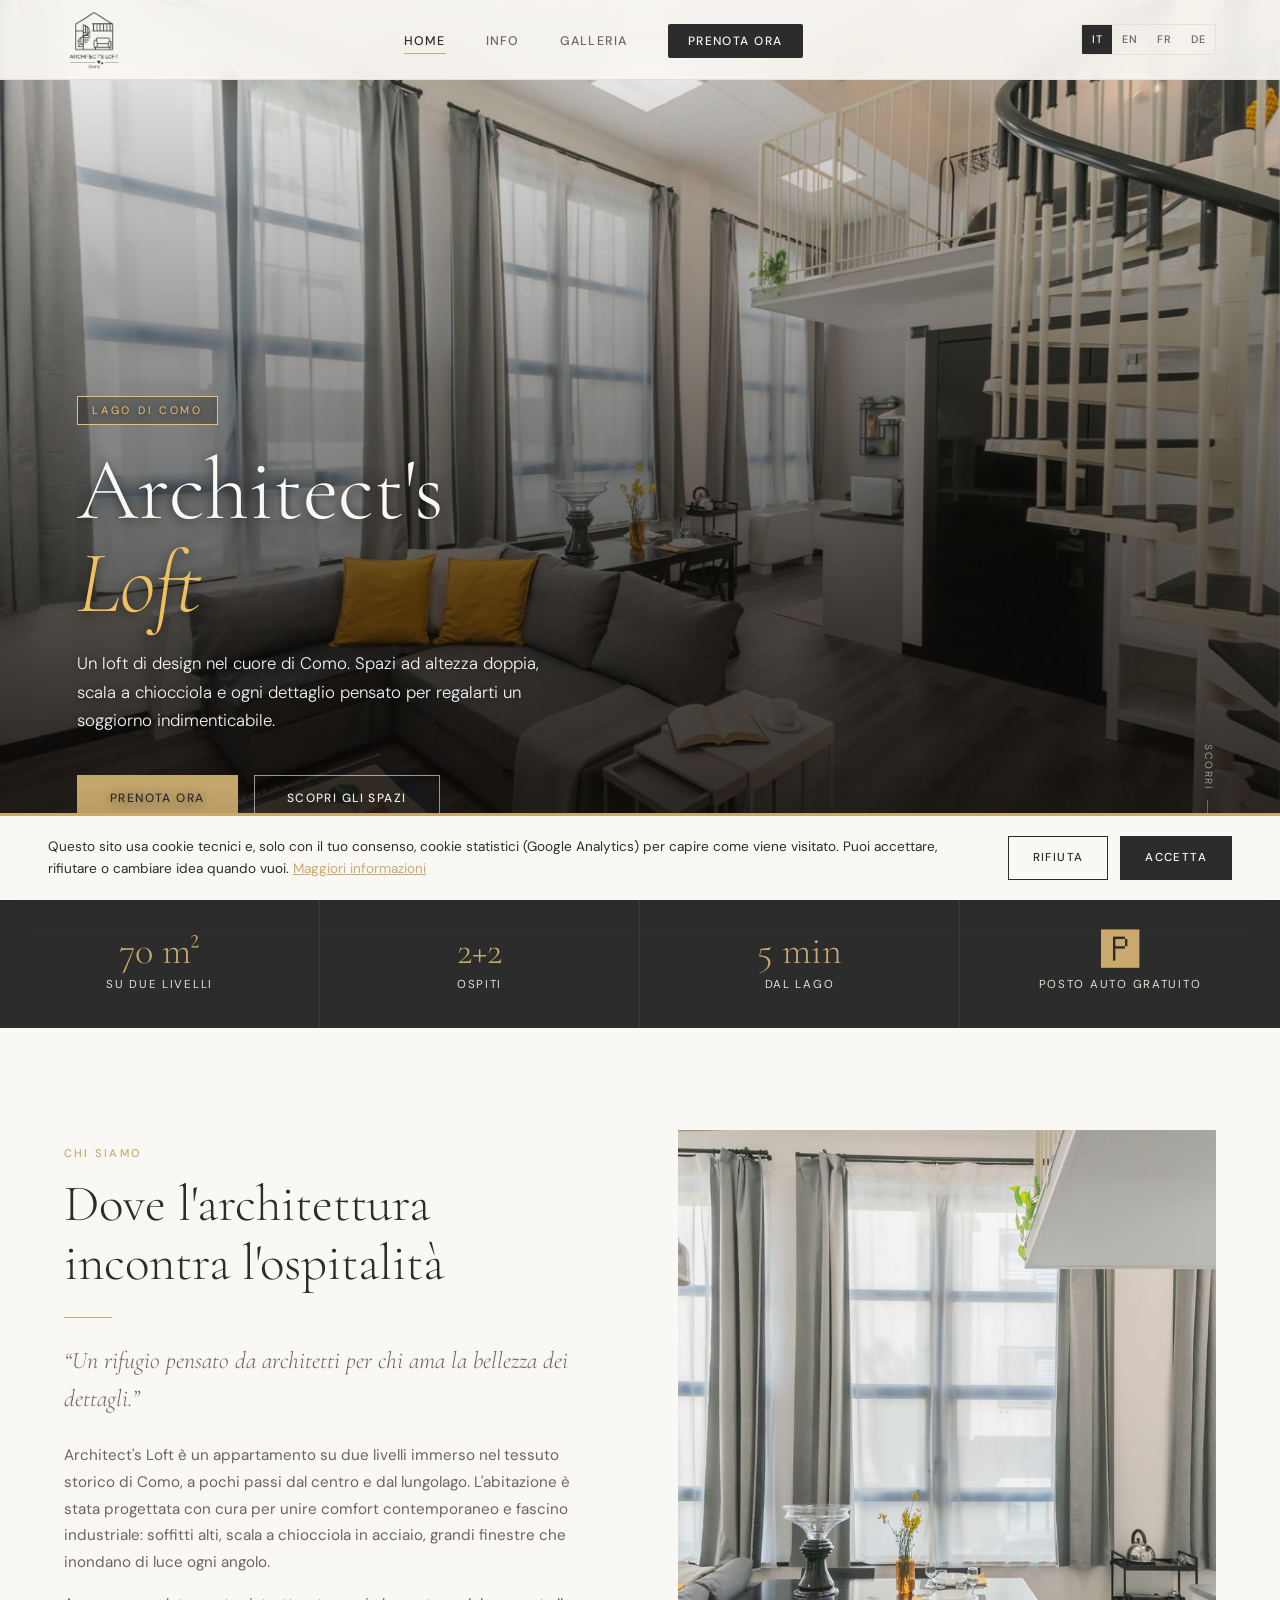
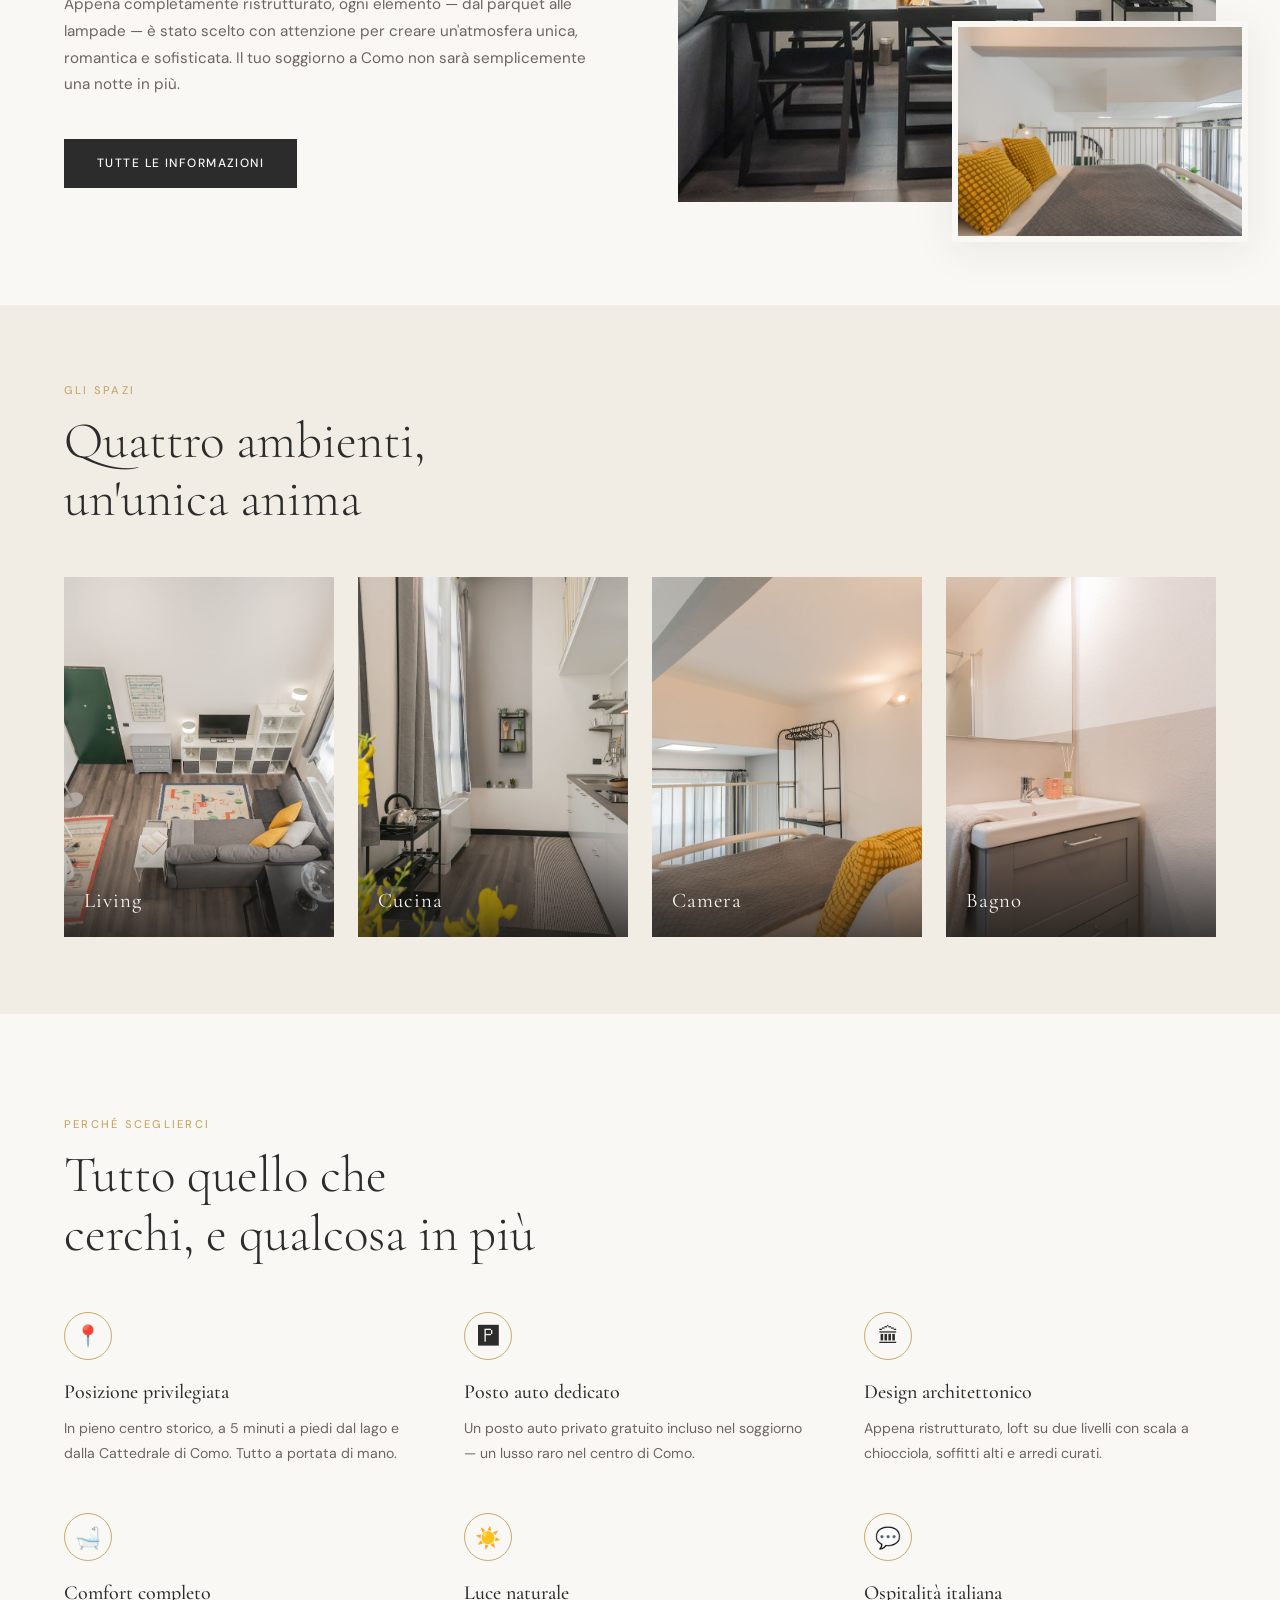
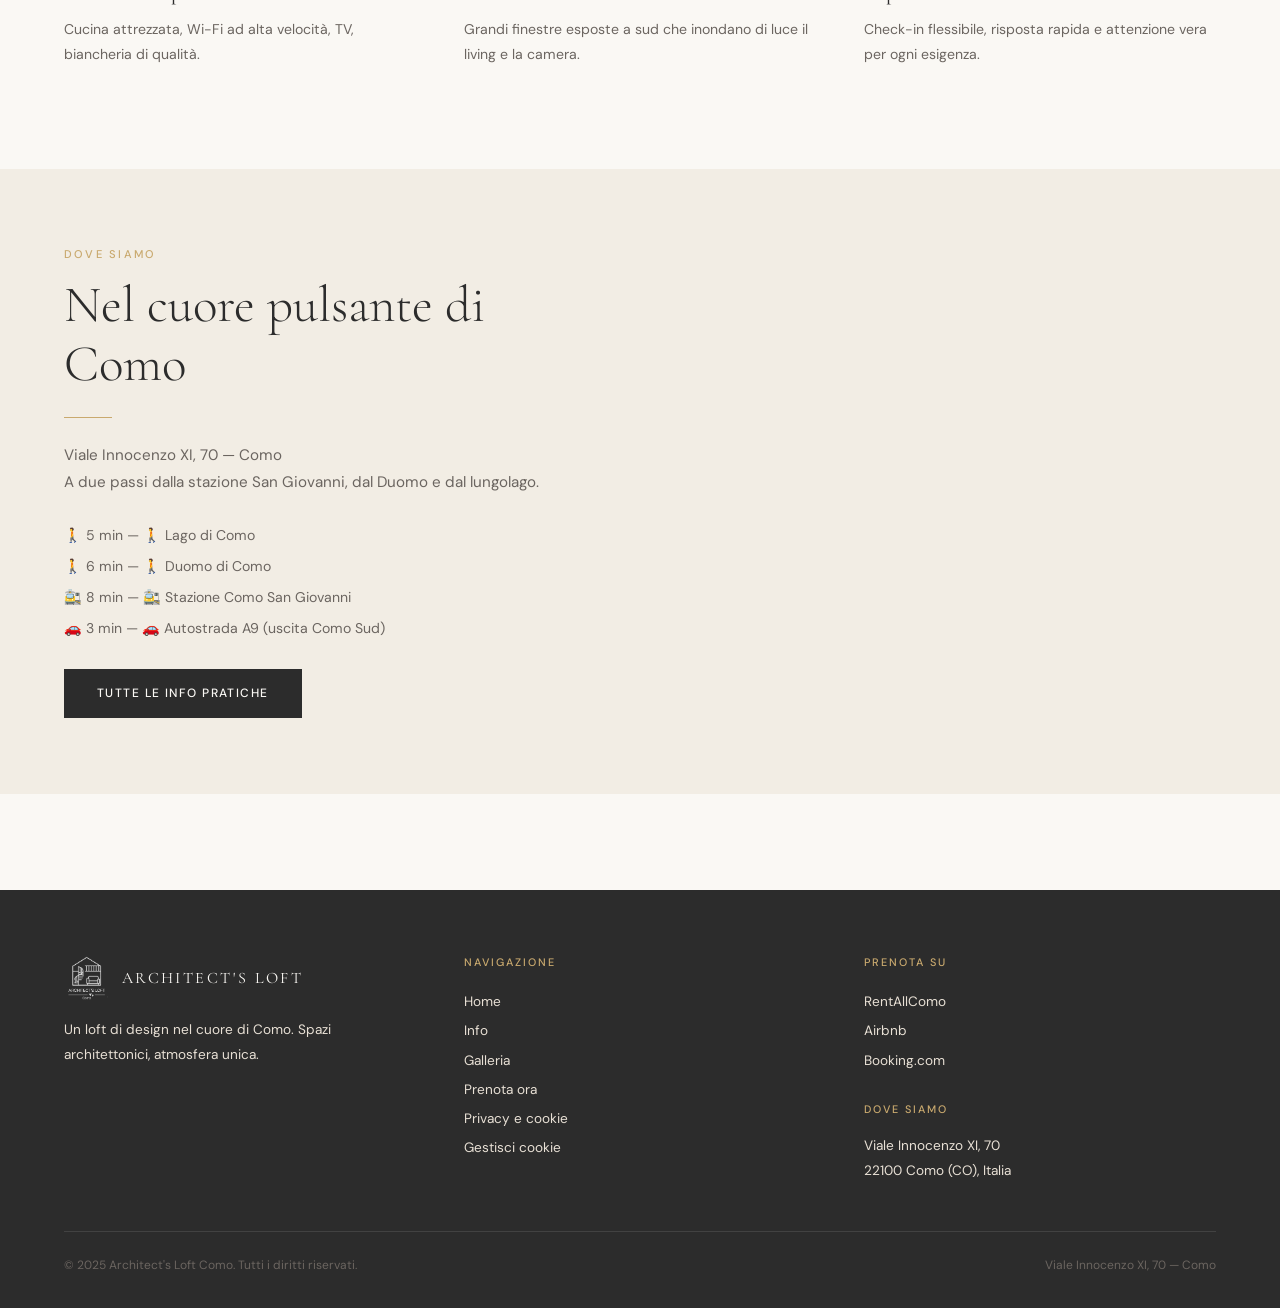
==== commit 7a0acb27: "Add files via upload" ====
--- a/index.html
+++ b/index.html
@@ -218,6 +218,8 @@
       <a href="info.html" data-i18n="nav.info">Info</a>
       <a href="galleria.html" data-i18n="nav.gallery">Galleria</a>
       <a href="prenota.html" data-i18n="nav.book">Prenota ora</a>
+      <a href="privacy.html" data-i18n="footer.privacy">Privacy e cookie</a>
+      <a href="#" data-cookie-manage data-i18n="footer.managecookies">Gestisci cookie</a>
     </div>
     <div class="footer-col">
       <h4 data-i18n="footer.bookon">Prenota su</h4>
@@ -237,6 +239,7 @@
 
 <script src="lang.js"></script>
 <script src="nav.js"></script>
+<script src="cookies.js"></script>
 
 <script type="application/ld+json">
 {
--- a/style.css
+++ b/style.css
@@ -167,7 +167,7 @@
 }
 .footer-grid { display: grid; grid-template-columns: 1fr 1fr 1fr; gap: 3rem; margin-bottom: 3rem; }
 .footer-logo { display: flex; align-items: center; gap: .75rem; margin-bottom: 1rem; }
-.footer-logo img { height: 48px; filter: brightness(0) invert(1); opacity: .85; }
+.footer-logo img { height: 48px; width: auto; filter: brightness(0) invert(1); opacity: .85; }
 .footer-logo span {
   font-family: 'Cormorant Garamond', serif;
   font-size: 1rem; letter-spacing: .15em; text-transform: uppercase; color: var(--cream);
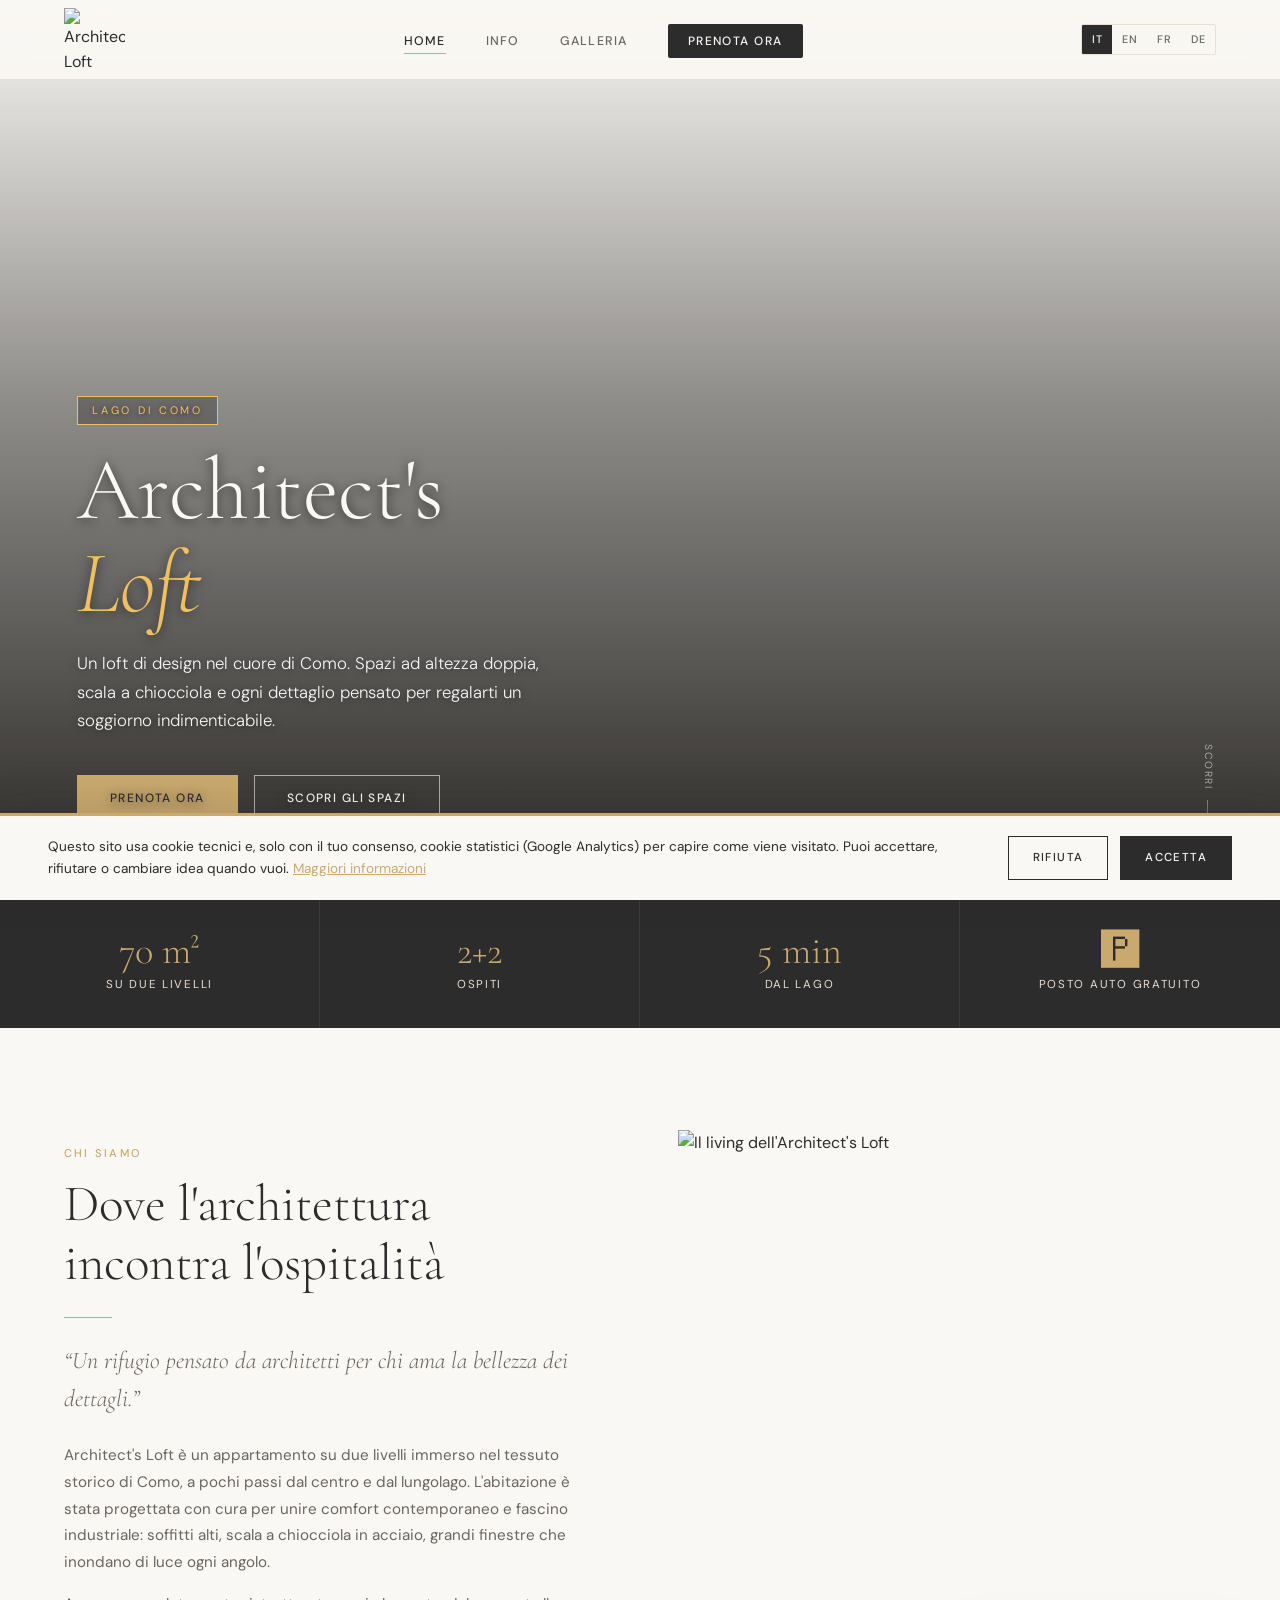
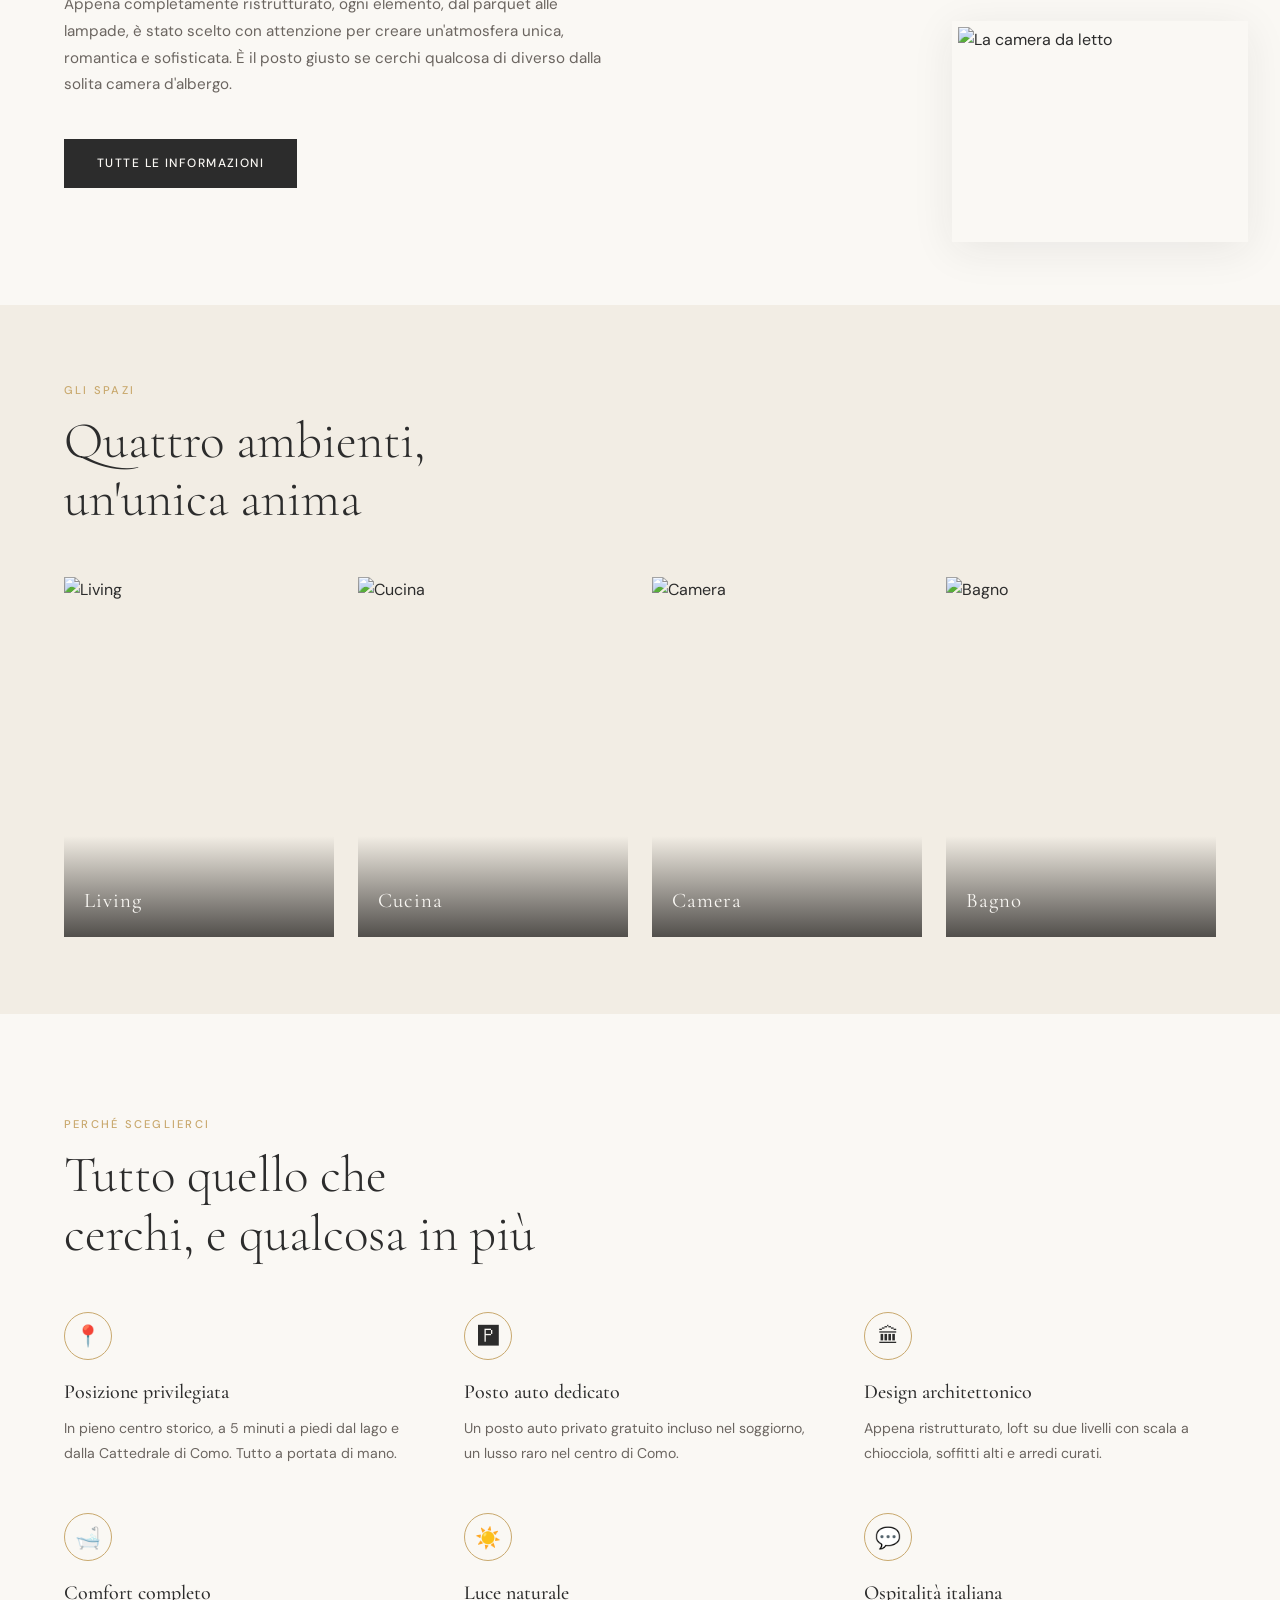
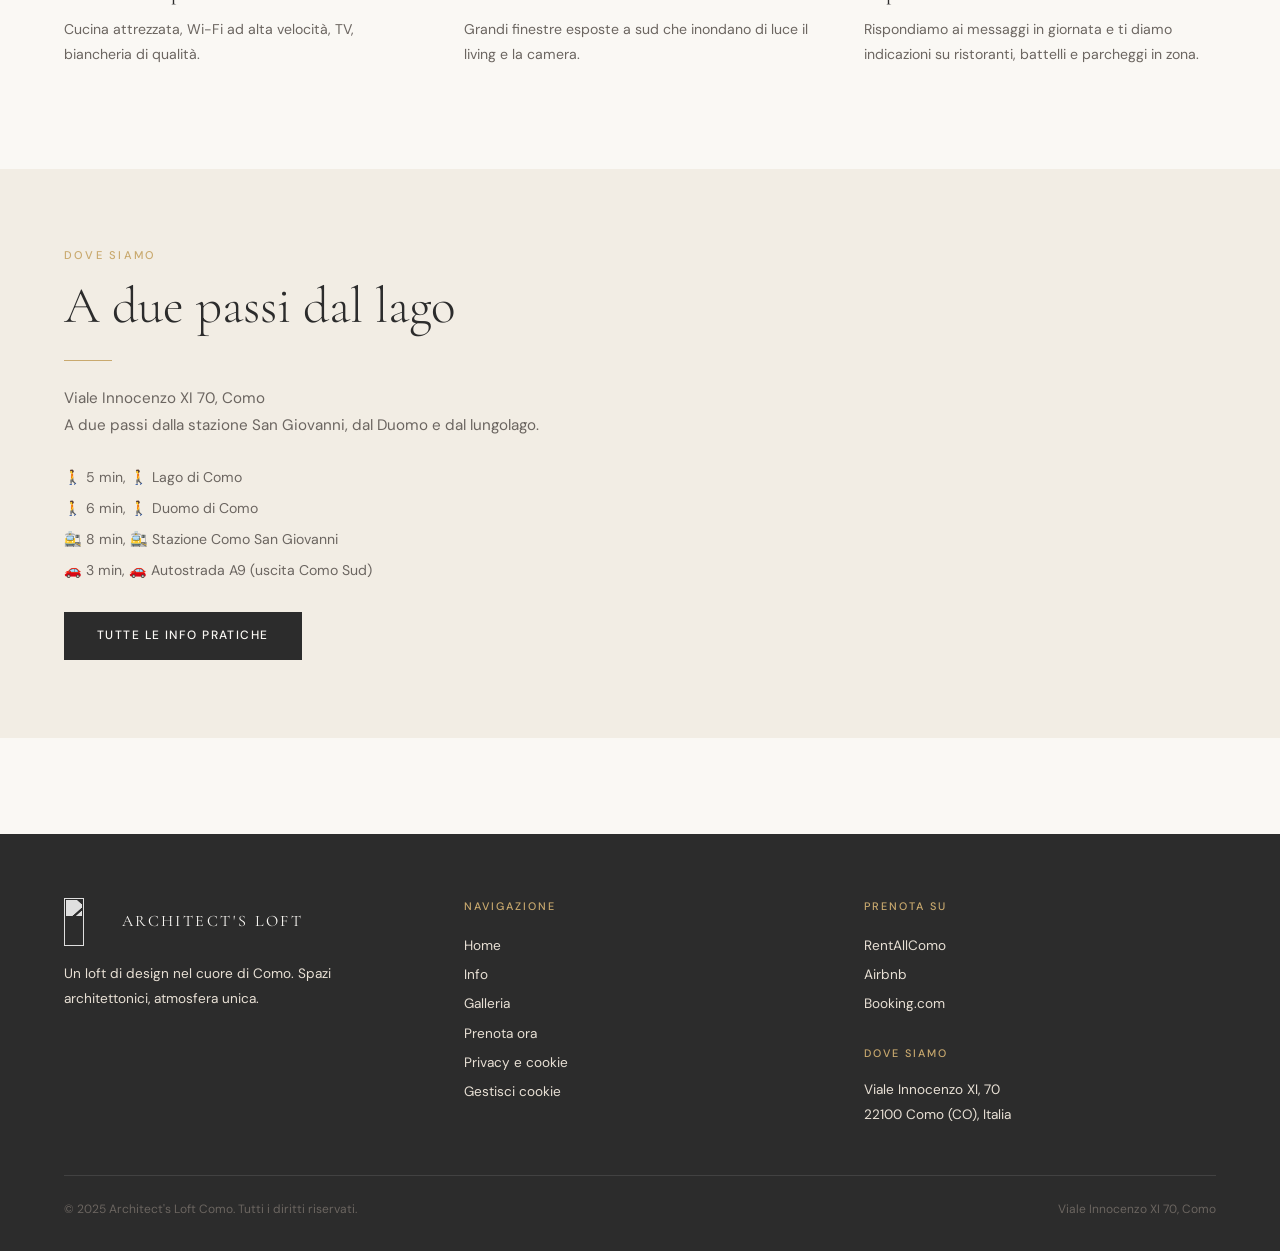
==== commit 4600cd6f: "Add files via upload" ====
--- a/index.html
+++ b/index.html
@@ -3,7 +3,7 @@
 <head>
   <meta charset="UTF-8">
   <meta name="viewport" content="width=device-width, initial-scale=1.0, viewport-fit=cover">
-  <title>Architect's Loft Como — Design B&B nel cuore di Como</title>
+  <title>Architect's Loft Como | design B&B nel cuore di Como</title>
   <meta name="description" content="Un loft di design nel cuore di Como. Spazi ad altezza doppia, scala a chiocciola e ogni dettaglio pensato per regalarti un soggiorno indimenticabile.">
   <meta name="theme-color" content="#faf8f4">
   <link rel="canonical" href="https://www.architectsloft.it/index.html">
@@ -13,21 +13,21 @@
   <!-- Social / Open Graph -->
   <meta property="og:type" content="website">
   <meta property="og:site_name" content="Architect's Loft Como">
-  <meta property="og:title" content="Architect's Loft Como — Design B&B nel cuore di Como">
+  <meta property="og:title" content="Architect's Loft Como | design B&B nel cuore di Como">
   <meta property="og:description" content="Un loft di design nel cuore di Como. Spazi ad altezza doppia, scala a chiocciola e ogni dettaglio pensato per regalarti un soggiorno indimenticabile.">
-  <meta property="og:image" content="https://www.architectsloft.it/images/living/living_14.jpg">
-  <meta property="og:image:width" content="1400">
-  <meta property="og:image:height" content="934">
+  <meta property="og:image" content="https://gioriva.github.io/album/loft/og-image.jpg">
+  <meta property="og:image:width" content="1200">
+  <meta property="og:image:height" content="630">
   <meta property="og:url" content="https://www.architectsloft.it/index.html">
   <meta property="og:locale" content="it_IT">
   <meta name="twitter:card" content="summary_large_image">
-  <meta name="twitter:title" content="Architect's Loft Como — Design B&B nel cuore di Como">
+  <meta name="twitter:title" content="Architect's Loft Como | design B&B nel cuore di Como">
   <meta name="twitter:description" content="Un loft di design nel cuore di Como. Spazi ad altezza doppia, scala a chiocciola e ogni dettaglio pensato per regalarti un soggiorno indimenticabile.">
-  <meta name="twitter:image" content="https://www.architectsloft.it/images/living/living_14.jpg">
+  <meta name="twitter:image" content="https://gioriva.github.io/album/loft/og-image.jpg">
   <link rel="stylesheet" href="style.css">
   <style>
     .hero { position:relative; min-height:100svh; display:flex; align-items:flex-end; overflow:hidden; }
-    .hero-bg { position:absolute; inset:0; background-image:url('images/living/living_4.jpg'); background-size:cover; background-position:center 30%; transform:scale(1.06); animation:heroZoom 14s ease-out forwards; }
+    .hero-bg { position:absolute; inset:0; background-image:url('https://gioriva.github.io/album/loft/living/living_4.jpg'); background-size:cover; background-position:center 30%; transform:scale(1.06); animation:heroZoom 14s ease-out forwards; }
     @keyframes heroZoom { to { transform:scale(1); } }
     .hero-overlay { position:absolute; inset:0; background:linear-gradient(to top, rgba(10,8,6,.88) 0%, rgba(10,8,6,.45) 55%, transparent 100%); }
     .hero-content { position:relative; z-index:2; padding:clamp(2rem,6vw,5rem) clamp(1.5rem,6vw,5rem); max-width:700px; animation:heroFade 1.4s ease both; text-shadow:0 2px 12px rgba(0,0,0,.6); }
@@ -89,8 +89,8 @@
 
 <nav class="nav" id="nav">
   <div class="nav-logo">
-    <a href="index.html" aria-label="Architect's Loft — Home">
-      <img src="images/logo.png" alt="Architect's Loft Como" width="535" height="561">
+    <a href="index.html" aria-label="Architect's Loft, Home">
+      <img src="https://gioriva.github.io/album/loft/logo.png" alt="Architect's Loft Como" width="535" height="561">
     </a>
   </div>
   <ul class="nav-links" id="navLinks">
@@ -143,13 +143,13 @@
       <div class="section-divider"></div>
       <p class="lead" data-i18n="home.intro.quote">“Un rifugio pensato da architetti per chi ama la bellezza dei dettagli.”</p>
       <p data-i18n="home.intro.p1">Architect's Loft è un appartamento su due livelli immerso nel tessuto storico di Como, a pochi passi dal centro e dal lungolago. L'abitazione è stata progettata con cura per unire comfort contemporaneo e fascino industriale: soffitti alti, scala a chiocciola in acciaio, grandi finestre che inondano di luce ogni angolo.</p>
-      <p data-i18n="home.intro.p2">Appena completamente ristrutturato, ogni elemento — dal parquet alle lampade — è stato scelto con attenzione per creare un'atmosfera unica, romantica e sofisticata. Il tuo soggiorno a Como non sarà semplicemente una notte in più.</p>
+      <p data-i18n="home.intro.p2">Appena completamente ristrutturato, ogni elemento, dal parquet alle lampade, è stato scelto con attenzione per creare un'atmosfera unica, romantica e sofisticata. È il posto giusto se cerchi qualcosa di diverso dalla solita camera d'albergo.</p>
       <br>
       <a href="info.html" class="btn btn-dark" data-i18n="home.intro.btn">Tutte le informazioni</a>
     </div>
     <div class="intro-img-wrap fade-in">
-      <img src="images/living/living_2.jpg" alt="Il living dell'Architect's Loft" class="intro-img-main" loading="lazy">
-      <img src="images/camera/camera_1.jpg" alt="La camera da letto" class="intro-img-float" loading="lazy">
+      <img src="https://gioriva.github.io/album/loft/living/living_2.jpg" alt="Il living dell'Architect's Loft" class="intro-img-main" loading="lazy">
+      <img src="https://gioriva.github.io/album/loft/camera/camera_1.jpg" alt="La camera da letto" class="intro-img-float" loading="lazy">
     </div>
   </div>
 </section>
@@ -160,10 +160,10 @@
     <h2 class="section-title" data-i18n="home.spaces.title" data-i18n-html>Quattro ambienti,<br>un'unica anima</h2>
   </div>
   <div class="spaces-grid">
-    <a href="galleria.html#living" class="space-card fade-in"><img src="images/living/living_7.jpg" alt="Living" loading="lazy"><span class="space-card-label" data-i18n="home.spaces.living">Living</span></a>
-    <a href="galleria.html#cucina" class="space-card fade-in"><img src="images/cucina/cucina_1.jpg" alt="Cucina" loading="lazy"><span class="space-card-label" data-i18n="home.spaces.cucina">Cucina</span></a>
-    <a href="galleria.html#camera" class="space-card fade-in"><img src="images/camera/camera_3.jpg" alt="Camera" loading="lazy"><span class="space-card-label" data-i18n="home.spaces.camera">Camera</span></a>
-    <a href="galleria.html#bagno" class="space-card fade-in"><img src="images/bagno/bagno_3.jpg" alt="Bagno" loading="lazy"><span class="space-card-label" data-i18n="home.spaces.bagno">Bagno</span></a>
+    <a href="galleria.html#living" class="space-card fade-in"><img src="https://gioriva.github.io/album/loft/living/living_7.jpg" alt="Living" loading="lazy"><span class="space-card-label" data-i18n="home.spaces.living">Living</span></a>
+    <a href="galleria.html#cucina" class="space-card fade-in"><img src="https://gioriva.github.io/album/loft/cucina/cucina_1.jpg" alt="Cucina" loading="lazy"><span class="space-card-label" data-i18n="home.spaces.cucina">Cucina</span></a>
+    <a href="galleria.html#camera" class="space-card fade-in"><img src="https://gioriva.github.io/album/loft/camera/camera_3.jpg" alt="Camera" loading="lazy"><span class="space-card-label" data-i18n="home.spaces.camera">Camera</span></a>
+    <a href="galleria.html#bagno" class="space-card fade-in"><img src="https://gioriva.github.io/album/loft/bagno/bagno_3.jpg" alt="Bagno" loading="lazy"><span class="space-card-label" data-i18n="home.spaces.bagno">Bagno</span></a>
   </div>
 </section>
 
@@ -175,11 +175,11 @@
     </div>
     <div class="why-grid">
       <div class="why-item fade-in"><div class="why-icon" aria-hidden="true">📍</div><h3 data-i18n="home.why.1t">Posizione privilegiata</h3><p data-i18n="home.why.1p">In pieno centro storico, a 5 minuti a piedi dal lago e dalla Cattedrale di Como. Tutto a portata di mano.</p></div>
-      <div class="why-item fade-in"><div class="why-icon" aria-hidden="true">🅿</div><h3 data-i18n="home.why.2t">Posto auto dedicato</h3><p data-i18n="home.why.2p">Un posto auto privato gratuito incluso nel soggiorno — un lusso raro nel centro di Como.</p></div>
+      <div class="why-item fade-in"><div class="why-icon" aria-hidden="true">🅿</div><h3 data-i18n="home.why.2t">Posto auto dedicato</h3><p data-i18n="home.why.2p">Un posto auto privato gratuito incluso nel soggiorno, un lusso raro nel centro di Como.</p></div>
       <div class="why-item fade-in"><div class="why-icon" aria-hidden="true">🏛</div><h3 data-i18n="home.why.3t">Design architettonico</h3><p data-i18n="home.why.3p">Appena ristrutturato, loft su due livelli con scala a chiocciola, soffitti alti e arredi curati.</p></div>
       <div class="why-item fade-in"><div class="why-icon" aria-hidden="true">🛁</div><h3 data-i18n="home.why.4t">Comfort completo</h3><p data-i18n="home.why.4p">Cucina attrezzata, Wi-Fi ad alta velocità, TV, biancheria di qualità.</p></div>
       <div class="why-item fade-in"><div class="why-icon" aria-hidden="true">☀️</div><h3 data-i18n="home.why.5t">Luce naturale</h3><p data-i18n="home.why.5p">Grandi finestre esposte a sud che inondano di luce il living e la camera.</p></div>
-      <div class="why-item fade-in"><div class="why-icon" aria-hidden="true">💬</div><h3 data-i18n="home.why.6t">Ospitalità italiana</h3><p data-i18n="home.why.6p">Check-in flessibile, risposta rapida e attenzione vera per ogni esigenza.</p></div>
+      <div class="why-item fade-in"><div class="why-icon" aria-hidden="true">💬</div><h3 data-i18n="home.why.6t">Ospitalità italiana</h3><p data-i18n="home.why.6p">Rispondiamo ai messaggi in giornata e ti diamo indicazioni su ristoranti, battelli e parcheggi in zona.</p></div>
     </div>
   </div>
 </section>
@@ -188,14 +188,14 @@
   <div class="location-inner">
     <div class="fade-in">
       <span class="section-label" data-i18n="home.loc.label">Dove siamo</span>
-      <h2 class="section-title" data-i18n="home.loc.title">Nel cuore pulsante di Como</h2>
+      <h2 class="section-title" data-i18n="home.loc.title">A due passi dal lago</h2>
       <div class="section-divider"></div>
-      <p style="color:var(--mid);font-size:.95rem;line-height:1.75;margin-bottom:1.5rem;" data-i18n="home.loc.text" data-i18n-html>Viale Innocenzo XI, 70 — Como<br>A due passi dalla stazione San Giovanni, dal Duomo e dal lungolago.</p>
+      <p style="color:var(--mid);font-size:.95rem;line-height:1.75;margin-bottom:1.5rem;" data-i18n="home.loc.text" data-i18n-html>Viale Innocenzo XI 70, Como<br>A due passi dalla stazione San Giovanni, dal Duomo e dal lungolago.</p>
       <ul style="list-style:none;font-size:.88rem;color:var(--mid);line-height:2.2;">
-        <li>🚶 5 min — <span data-i18n="info.d1" style="display:inline">Lago di Como</span></li>
-        <li>🚶 6 min — <span data-i18n="info.d2" style="display:inline">Duomo di Como</span></li>
-        <li>🚉 8 min — <span data-i18n="info.d3" style="display:inline">Stazione Como San Giovanni</span></li>
-        <li>🚗 3 min — <span data-i18n="info.d5" style="display:inline">Autostrada A9</span></li>
+        <li>🚶 5 min, <span data-i18n="info.d1" style="display:inline">🚶 Lago di Como</span></li>
+        <li>🚶 6 min, <span data-i18n="info.d2" style="display:inline">🚶 Duomo di Como</span></li>
+        <li>🚉 8 min, <span data-i18n="info.d3" style="display:inline">🚉 Stazione Como San Giovanni</span></li>
+        <li>🚗 3 min, <span data-i18n="info.d5" style="display:inline">🚗 Autostrada A9 (uscita Como Sud)</span></li>
       </ul>
       <br>
       <a href="info.html" class="btn btn-dark" data-i18n="home.loc.btn">Tutte le info pratiche</a>
@@ -209,7 +209,7 @@
 <footer>
   <div class="footer-grid">
     <div class="footer-col">
-      <div class="footer-logo"><img src="images/logo.png" alt="" width="535" height="561"><span>Architect's Loft</span></div>
+      <div class="footer-logo"><img src="https://gioriva.github.io/album/loft/logo.png" alt="" width="535" height="561"><span>Architect's Loft</span></div>
       <p data-i18n="footer.tagline">Un loft di design nel cuore di Como. Spazi architettonici, atmosfera unica.</p>
     </div>
     <div class="footer-col">
@@ -233,7 +233,7 @@
   </div>
   <div class="footer-bottom">
     <span data-i18n="footer.rights">© 2025 Architect's Loft Como. Tutti i diritti riservati.</span>
-    <span>Viale Innocenzo XI, 70 — Como</span>
+    <span>Viale Innocenzo XI 70, Como</span>
   </div>
 </footer>
 
@@ -248,7 +248,7 @@
   "name": "Architect's Loft Como",
   "description": "Un loft di design nel cuore di Como. Spazi ad altezza doppia, scala a chiocciola e ogni dettaglio pensato per regalarti un soggiorno indimenticabile.",
   "url": "https://www.architectsloft.it",
-  "image": "https://www.architectsloft.it/images/living/living_14.jpg",
+  "image": "https://gioriva.github.io/album/loft/living/living_14.jpg",
   "address": {
     "@type": "PostalAddress",
     "streetAddress": "Viale Innocenzo XI, 70",
--- a/style.css
+++ b/style.css
@@ -1,5 +1,5 @@
 /* ═══════════════════════════════════════════════════
-   ARCHITECT'S LOFT COMO — shared stylesheet (rev. 2)
+   ARCHITECT'S LOFT COMO, foglio di stile condiviso (rev. 2)
    ═══════════════════════════════════════════════════ */
 
 @import url('https://fonts.googleapis.com/css2?family=Cormorant+Garamond:ital,wght@0,300;0,400;0,500;0,600;1,300;1,400&family=DM+Sans:wght@300;400;500&display=swap');
@@ -188,7 +188,7 @@
 }
 
 /* ═══════════════════════════════════════════════
-   MOBILE — drawer menu sliding from the RIGHT
+   MOBILE, menu a scomparsa da destra
    ═══════════════════════════════════════════════ */
 @media (max-width: 768px) {
   .nav { padding: 0 1.25rem; }
